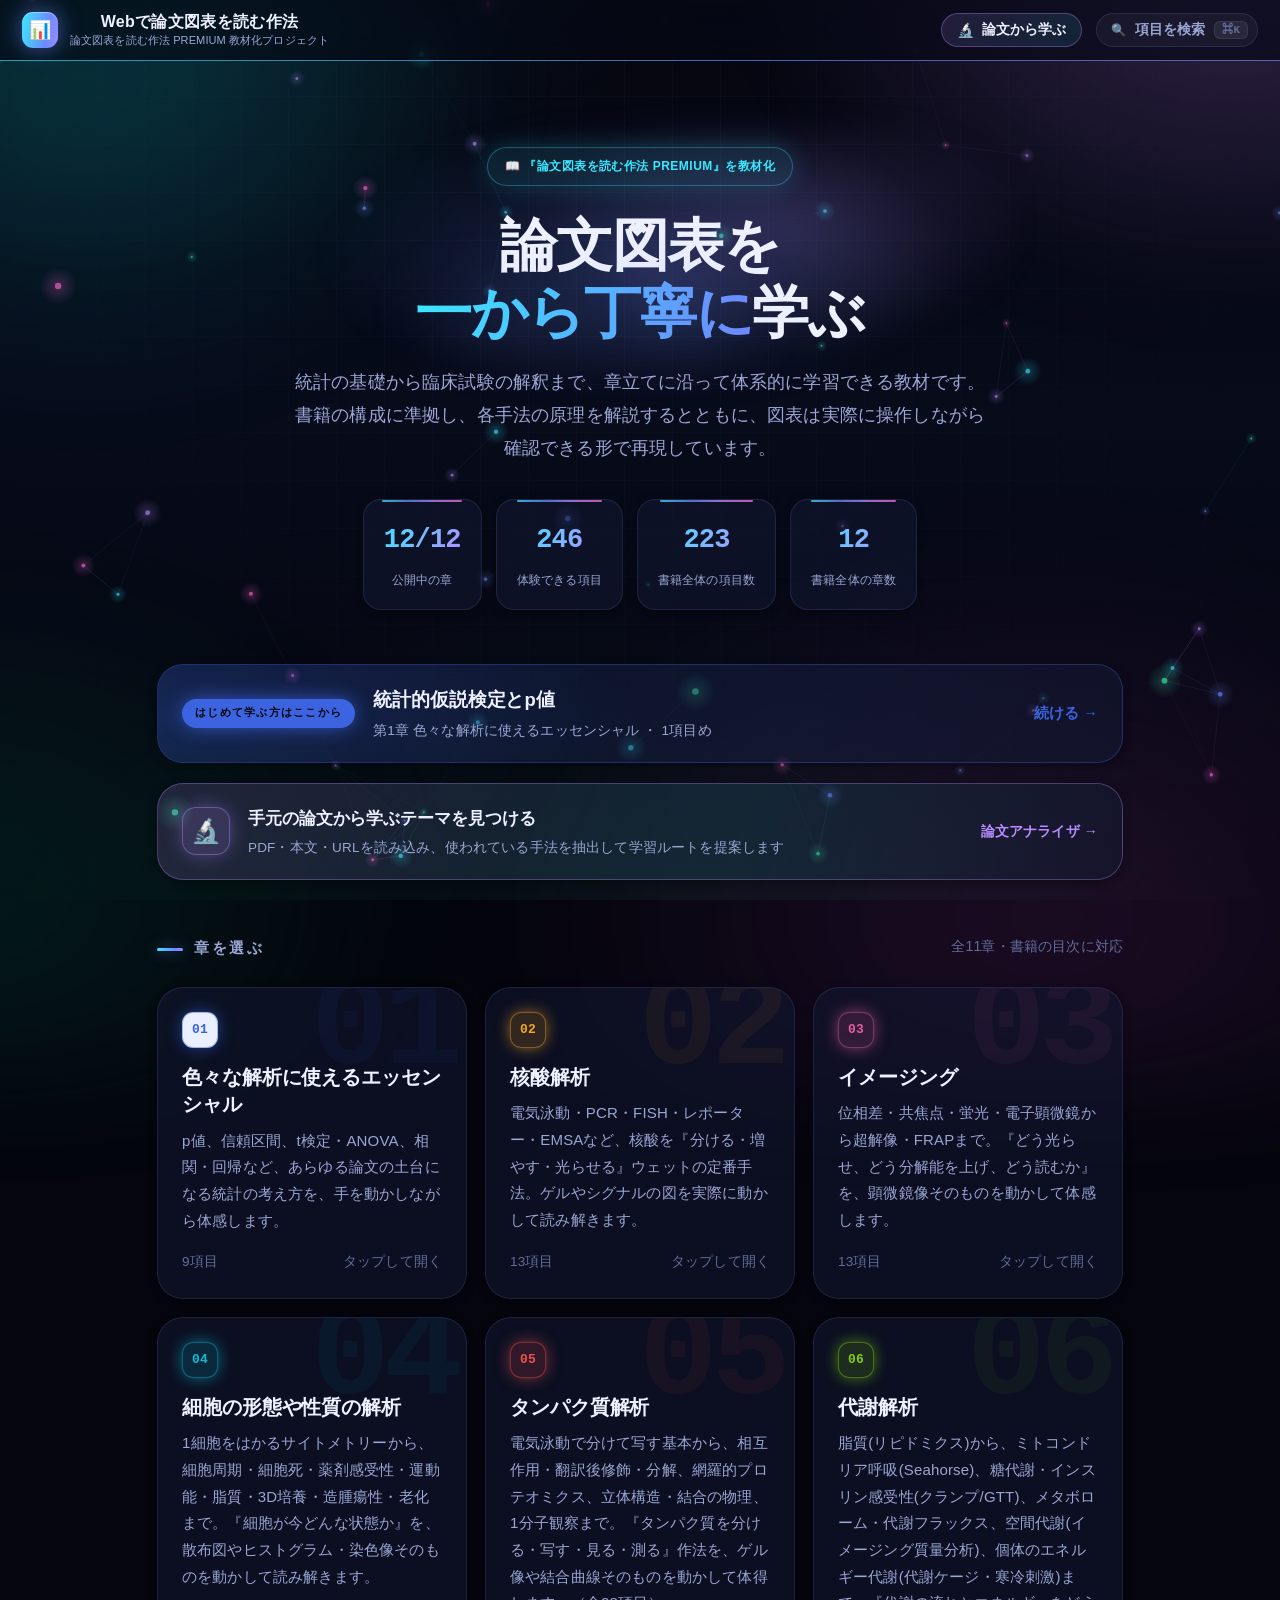
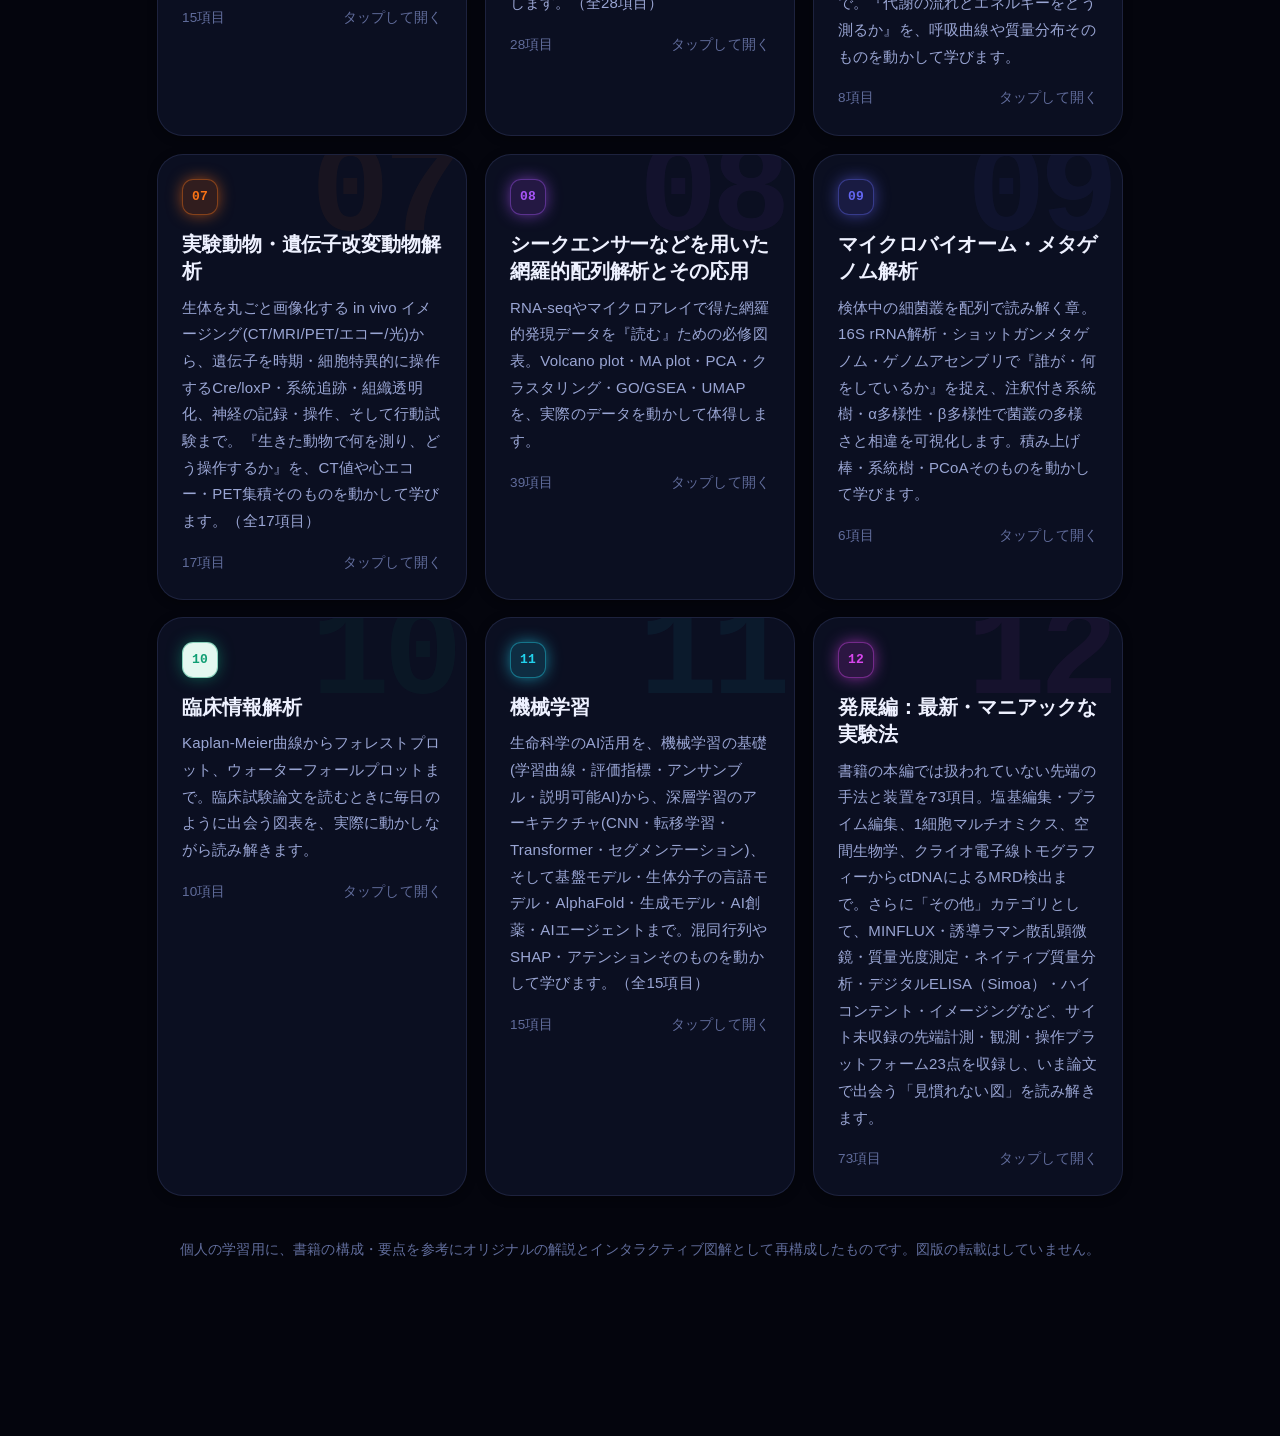
==== gakushu/index.html @ 94617be4 "学習タブを追加し、論文図表の教材を併設 - ホームに「学習」タブを新設（フリーザー管理／手順書一覧の右） - 教材「Webで論文図表を読む作法」を gakushu/ に同梱（全11章・246項目） -" ====
<!doctype html>
<html lang="ja">
<head>
<meta charset="UTF-8" />
<meta name="viewport" content="width=device-width, initial-scale=1, viewport-fit=cover" />
<title>Webで論文図表を読む作法 | 論文図表を読む作法PREMIUMで学ぶ</title>
<meta name="description" content="『論文図表を読む作法PREMIUM』の構成にならい、統計・臨床データ解析の図表を触って学べるインタラクティブ学習サイト" />
<meta name="theme-color" content="#060912" />
<link rel="icon" href="data:image/svg+xml,%3Csvg xmlns='http://www.w3.org/2000/svg' viewBox='0 0 100 100'%3E%3Ctext y='.9em' font-size='90'%3E%F0%9F%93%8A%3C/text%3E%3C/svg%3E" />
<link rel="stylesheet" href="css/style.css" />
</head>
<body>
<div class="fx-aurora" aria-hidden="true"></div>
<canvas id="bg-canvas" aria-hidden="true"></canvas>
<div class="fx-grain" aria-hidden="true"></div>
<div class="app-shell">
  <header class="topbar">
    <button class="brand" onclick="location.hash='#/'">
      <span class="mark">📊</span>
      <span>Webで論文図表を読む作法<small>論文図表を読む作法 PREMIUM 教材化プロジェクト</small></span>
    </button>
    <div class="topbar-spacer"></div>
    <button class="analyze-btn" onclick="window.APP.openAnalyzer()" aria-label="論文から学ぶ">
      <span class="a-ico" aria-hidden="true">🔬</span>
      <span class="a-label">論文から学ぶ</span>
    </button>
    <button class="search-btn" onclick="window.APP.openSearch()" aria-label="項目を検索">
      <span class="s-ico" aria-hidden="true">🔍</span>
      <span class="s-label">項目を検索</span>
      <kbd class="s-kbd">⌘K</kbd>
    </button>
    <div class="progress-chip" id="topbarProgress"></div>
  </header>
  <main><div id="app"></div></main>
</div>

<script src="js/background.js"></script>
<script src="js/charts.js"></script>
<script src="data/index.js"></script>
<script src="data/ch01.js"></script>
<script src="data/ch02.js"></script>
<script src="data/ch03.js"></script>
<script src="data/ch04.js"></script>
<script src="data/ch05.js"></script>
<script src="data/ch06.js"></script>
<script src="data/ch07.js"></script>
<script src="data/ch08.js"></script>
<script src="data/ch09.js"></script>
<script src="data/ch10.js"></script>
<script src="data/ch11.js"></script>
<script src="data/ch12.js"></script>
<script src="data/ch12-p1.js"></script>
<script src="data/ch12-p2.js"></script>
<script src="data/ch12-p3.js"></script>
<script src="data/ch12-p4.js"></script>
<script src="data/ch12-p5.js"></script>
<script src="data/ch12-p6.js"></script>
<script src="data/explore.js"></script>
<script src="data/explore-ch12.js"></script>
<script src="data/explore-ch12b.js"></script>
<script src="data/deep-ch01.js"></script>
<script src="data/deep-ch02.js"></script>
<script src="data/deep-ch03.js"></script>
<script src="data/deep-ch04.js"></script>
<script src="data/deep-ch05.js"></script>
<script src="data/deep-ch05b.js"></script>
<script src="data/deep-ch06.js"></script>
<script src="data/deep-ch07.js"></script>
<script src="data/deep-ch08.js"></script>
<script src="data/deep-ch08b.js"></script>
<script src="data/deep-ch09.js"></script>
<script src="data/deep-ch10.js"></script>
<script src="data/deep-ch11.js"></script>
<script src="data/deep-ch12-1.js"></script>
<script src="data/deep-ch12-2.js"></script>
<script src="data/deep-ch12-3.js"></script>
<script src="data/deep-ch12-4.js"></script>
<script src="data/deep-ch12-5.js"></script>
<script src="data/deep-ch12-6.js"></script>
<script src="data/papers-ch01.js"></script>
<script src="data/papers-ch02.js"></script>
<script src="data/papers-ch03.js"></script>
<script src="data/papers-ch04.js"></script>
<script src="data/papers-ch05.js"></script>
<script src="data/papers-ch06.js"></script>
<script src="data/papers-ch07.js"></script>
<script src="data/papers-ch08a.js"></script>
<script src="data/papers-ch08b.js"></script>
<script src="data/papers-ch09.js"></script>
<script src="data/papers-ch10.js"></script>
<script src="data/papers-ch11.js"></script>
<script src="data/papers-ch12.js"></script>
<script src="data/papers-ch12c.js"></script>
<script src="data/protocols-ch01.js"></script>
<script src="data/protocols-ch02.js"></script>
<script src="data/protocols-ch03.js"></script>
<script src="data/protocols-ch04.js"></script>
<script src="data/protocols-ch05.js"></script>
<script src="data/protocols-ch06.js"></script>
<script src="data/protocols-ch07.js"></script>
<script src="data/protocols-ch08a.js"></script>
<script src="data/protocols-ch08b.js"></script>
<script src="data/protocols-ch09.js"></script>
<script src="data/protocols-ch10.js"></script>
<script src="data/protocols-ch11.js"></script>
<script src="data/protocols-ch12a.js"></script>
<script src="data/protocols-ch12b.js"></script>
<script src="data/protocols-ch12c.js"></script>
<script src="data/creed-ch01.js"></script>
<script src="data/creed-ch02.js"></script>
<script src="data/creed-ch03.js"></script>
<script src="data/creed-ch04.js"></script>
<script src="data/creed-ch05.js"></script>
<script src="data/creed-ch06.js"></script>
<script src="data/creed-ch07.js"></script>
<script src="data/creed-ch08a.js"></script>
<script src="data/creed-ch08b.js"></script>
<script src="data/creed-ch09.js"></script>
<script src="data/creed-ch10.js"></script>
<script src="data/creed-ch11.js"></script>
<script src="data/creed-ch12a.js"></script>
<script src="data/creed-ch12b.js"></script>
<script src="data/creed-ch12c.js"></script>
<script src="data/methods-syn-a.js"></script>
<script src="data/methods-syn-b.js"></script>
<script src="data/methods-syn-c.js"></script>
<script src="data/methods-syn-d.js"></script>
<script src="data/methods-syn-e.js"></script>
<script src="data/methods-syn-f.js"></script>
<script src="js/widgets-core.js"></script>
<script src="js/widgets-ch01.js"></script>
<script src="js/widgets-ch02.js"></script>
<script src="js/widgets-ch03.js"></script>
<script src="js/widgets-ch04.js"></script>
<script src="js/widgets-ch05.js"></script>
<script src="js/widgets-ch06.js"></script>
<script src="js/widgets-ch07.js"></script>
<script src="js/widgets-ch08.js"></script>
<script src="js/widgets-ch09.js"></script>
<script src="js/widgets-ch10.js"></script>
<script src="js/widgets-ch11.js"></script>
<script src="js/widgets-ch12-1.js"></script>
<script src="js/widgets-ch12-2.js"></script>
<script src="js/widgets-ch12-3.js"></script>
<script src="js/widgets-ch12-4.js"></script>
<script src="js/widgets-ch12-5.js"></script>
<script src="js/widgets-ch12-6.js"></script>
<script src="js/widgets-ch12-7.js"></script>
<script src="js/app.js"></script>
</body>
</html>
---- gakushu/css/style.css ----
/* ==========================================================================
   図表作法ドージョー — "NEON AURORA / EDITORIAL" design system
   Deep-space glassmorphism, drifting aurora mesh, film grain, luminous accents.
   HARD RULE: charts live on the bright white .widget-stage — never darken it.
   ========================================================================== */

@property --angle { syntax: "<angle>"; initial-value: 0deg; inherits: false; }

:root {
  /* --- base ------------------------------------------------------------- */
  --bg: #04050d;
  --bg-2: #080b1a;
  --text: #eef1ff;
  --text-muted: #9aa6d4;
  --text-faint: #616d9c;

  --surface: rgba(19, 25, 51, 0.55);
  --surface-2: rgba(28, 37, 74, 0.62);
  --surface-solid: #10152b;
  --border: rgba(150, 172, 255, 0.13);
  --border-strong: rgba(168, 188, 255, 0.34);

  /* --- neon aurora spectrum -------------------------------------------- */
  --cyan: #3ae7ff;
  --blue: #6a8bff;
  --violet: #b98bff;
  --magenta: #ff6ad9;
  --emerald: #38f2b0;
  --amber: #ffcf6b;
  --spectrum: linear-gradient(100deg, #3ae7ff 0%, #6a8bff 34%, #b98bff 62%, #ff6ad9 100%);
  --spectrum-2: linear-gradient(120deg, #3ae7ff, #b98bff);
  --spectrum-3: linear-gradient(130deg, #6a8bff, #ff6ad9);

  /* chapter accent hooks (referenced by app.js inline styles) */
  --ch1: #6a8bff;  --ch1-soft: rgba(106, 139, 255, 0.16);
  --ch10: #38f2b0; --ch10-soft: rgba(56, 242, 176, 0.16);
  --locked: #7f8bb8; --locked-soft: rgba(127, 139, 184, 0.14);

  --accent: #ffcf6b; --accent-soft: rgba(255, 207, 107, 0.11);
  --danger: #ff6b8a; --danger-soft: rgba(255, 107, 138, 0.12);
  --success: #38f2b0; --success-soft: rgba(56, 242, 176, 0.13);

  /* bright data panel where charts live — DO NOT DARKEN */
  --stage: #f7faff;

  --radius-s: 12px;
  --radius-m: 18px;
  --radius-l: 26px;
  --shadow-s: 0 2px 10px rgba(0, 0, 0, 0.4);
  --shadow-m: 0 20px 50px rgba(0, 0, 0, 0.55), 0 3px 10px rgba(0, 0, 0, 0.4);
  --shadow-l: 0 34px 90px rgba(0, 0, 0, 0.66);
  --font-jp: "Hiragino Sans", "Hiragino Kaku Gothic ProN", "Yu Gothic", "Noto Sans JP",
    -apple-system, BlinkMacSystemFont, "Segoe UI", sans-serif;
  --font-mono: ui-monospace, SFMono-Regular, "SF Mono", Menlo, Consolas, monospace;
}

* { box-sizing: border-box; }
html, body { height: 100%; }
html { scroll-behavior: smooth; }
body {
  margin: 0;
  font-family: var(--font-jp);
  background: var(--bg);
  color: var(--text);
  line-height: 1.78;
  -webkit-font-smoothing: antialiased;
  letter-spacing: 0.01em;
  overflow-x: hidden;
}

/* base radial glow + vertical gradient (static) */
body::before {
  content: "";
  position: fixed; inset: 0; z-index: -4; pointer-events: none;
  background:
    radial-gradient(1000px 640px at 8% -12%, rgba(58, 231, 255, 0.10), transparent 60%),
    radial-gradient(900px 560px at 98% -8%, rgba(185, 139, 255, 0.11), transparent 60%),
    radial-gradient(1100px 760px at 50% 118%, rgba(56, 242, 176, 0.07), transparent 62%),
    linear-gradient(180deg, #05060f 0%, #070b1a 46%, #04050c 100%);
}
/* faint blueprint grid, fading toward edges */
body::after {
  content: "";
  position: fixed; inset: 0; z-index: -1; pointer-events: none;
  background-image:
    linear-gradient(rgba(120, 150, 235, 0.045) 1px, transparent 1px),
    linear-gradient(90deg, rgba(120, 150, 235, 0.045) 1px, transparent 1px);
  background-size: 48px 48px;
  -webkit-mask: radial-gradient(circle at 50% 24%, #000 0%, rgba(0,0,0,0.4) 52%, transparent 80%);
  mask: radial-gradient(circle at 50% 24%, #000 0%, rgba(0,0,0,0.4) 52%, transparent 80%);
}
#bg-canvas { position: fixed; inset: 0; z-index: -2; pointer-events: none; }

/* drifting aurora mesh */
.fx-aurora {
  position: fixed; inset: -22%; z-index: -3; pointer-events: none;
  filter: blur(64px) saturate(150%);
  opacity: 0.62;
  background:
    radial-gradient(38% 40% at 20% 22%, rgba(58, 231, 255, 0.24), transparent 62%),
    radial-gradient(42% 44% at 82% 12%, rgba(185, 139, 255, 0.26), transparent 62%),
    radial-gradient(48% 48% at 72% 86%, rgba(255, 106, 217, 0.17), transparent 64%),
    radial-gradient(40% 42% at 14% 84%, rgba(56, 242, 176, 0.15), transparent 62%);
  animation: auroraDrift 26s ease-in-out infinite alternate;
}
@keyframes auroraDrift {
  0%   { transform: translate3d(-2%, -1%, 0) scale(1.05) rotate(0deg); }
  100% { transform: translate3d(3%, 2%, 0) scale(1.16) rotate(9deg); }
}
/* fine film grain over everything (imperceptible on white charts) */
.fx-grain {
  position: fixed; inset: 0; z-index: 70; pointer-events: none;
  opacity: 0.04; mix-blend-mode: soft-light;
  background-image: url("data:image/svg+xml,%3Csvg xmlns='http://www.w3.org/2000/svg' width='140' height='140'%3E%3Cfilter id='n'%3E%3CfeTurbulence type='fractalNoise' baseFrequency='0.85' numOctaves='2' stitchTiles='stitch'/%3E%3C/filter%3E%3Crect width='100%25' height='100%25' filter='url(%23n)'/%3E%3C/svg%3E");
}

h1, h2, h3, h4 { line-height: 1.4; margin: 0 0 .5em; font-weight: 800; letter-spacing: 0.004em; }
p { margin: 0 0 1em; }
a { color: inherit; }
button { font-family: inherit; }
svg text { font-family: var(--font-jp); }
::selection { background: rgba(58, 231, 255, 0.3); color: #fff; }

.app-shell { min-height: 100%; display: flex; flex-direction: column; position: relative; z-index: 1; }

/* ---------------- top bar ---------------- */
.topbar {
  position: sticky; top: 0; z-index: 40;
  display: flex; align-items: center; gap: 14px;
  padding: 12px 22px;
  background: rgba(6, 9, 20, 0.68);
  backdrop-filter: blur(18px) saturate(150%);
  -webkit-backdrop-filter: blur(18px) saturate(150%);
  border-bottom: 1px solid var(--border);
}
.topbar::after {
  content: ""; position: absolute; left: 0; right: 0; bottom: -1px; height: 1px;
  background: var(--spectrum); opacity: .6;
  background-size: 220% 100%; animation: spectrumShift 9s ease-in-out infinite;
}
.topbar .brand {
  display: flex; align-items: center; gap: 12px;
  font-weight: 800; font-size: 16px; letter-spacing: 0.02em;
  text-decoration: none; color: var(--text); cursor: pointer;
  border: none; background: none; padding: 0;
}
.brand .mark {
  position: relative; width: 36px; height: 36px; border-radius: 11px; display: grid; place-items: center;
  background: var(--spectrum); background-size: 200% 200%;
  color: #fff; font-size: 18px; overflow: hidden;
  box-shadow: 0 0 22px rgba(106, 139, 255, 0.55), inset 0 1px 0 rgba(255,255,255,0.4);
  animation: spectrumShift 8s ease-in-out infinite;
}
.brand .mark::after {
  content: ""; position: absolute; inset: 0;
  background: linear-gradient(115deg, transparent 40%, rgba(255,255,255,0.55) 50%, transparent 60%);
  transform: translateX(-120%); animation: sheen 4.5s ease-in-out 1.5s infinite;
}
.brand small { display: block; font-weight: 500; font-size: 11px; color: var(--text-muted); letter-spacing: 0.01em; }
.topbar-spacer { flex: 1; }
.topbar .progress-chip {
  display: flex; align-items: center; gap: 8px;
  font-size: 14px; font-weight: 600;
  background: rgba(58, 231, 255, 0.07); border: 1px solid rgba(58, 231, 255, 0.24);
  padding: 7px 15px; border-radius: 999px;
  color: var(--cyan);
  box-shadow: 0 0 22px rgba(58, 231, 255, 0.12), inset 0 0 12px rgba(58,231,255,0.05);
}
.progress-chip .ro-label { color: var(--text-muted); }
.progress-chip .ring { width: 18px; height: 18px; flex-shrink: 0; }

/* ---------------- layout ---------------- */
main { flex: 1; width: 100%; }
.wrap { max-width: 1010px; margin: 0 auto; padding: 40px 22px 120px; }
.wrap.wide { max-width: 1180px; }

.crumbs { display: flex; align-items: center; gap: 6px; font-size: 14.5px; color: var(--text-muted); margin-bottom: 20px; flex-wrap: wrap; }
.crumbs a, .crumbs .crumb-btn { color: var(--text-muted); text-decoration: none; border: none; background: none; font: inherit; cursor: pointer; padding: 0; transition: color .15s ease; }
.crumbs a:hover, .crumbs .crumb-btn:hover { color: var(--cyan); }
.crumbs .sep { color: var(--text-faint); }
.crumbs .current { color: var(--text); font-weight: 700; }

/* ---------------- hero ---------------- */
.hero { text-align: center; padding: 46px 10px 14px; position: relative; }
.hero::before {
  content: ""; position: absolute; left: 50%; top: 4%; width: min(760px, 92%); height: 340px;
  transform: translateX(-50%); z-index: -1; pointer-events: none;
  background: radial-gradient(60% 60% at 50% 40%, rgba(106,139,255,0.22), transparent 70%),
             radial-gradient(46% 50% at 70% 30%, rgba(185,139,255,0.18), transparent 72%);
  filter: blur(14px);
}
.hero .kicker {
  display: inline-flex; align-items: center; gap: 7px;
  font-size: 12px; font-weight: 700; color: var(--cyan);
  background: rgba(58, 231, 255, 0.09); border: 1px solid rgba(58, 231, 255, 0.3);
  padding: 8px 17px; border-radius: 999px; margin-bottom: 26px; letter-spacing: 0.04em;
  box-shadow: 0 0 26px rgba(58, 231, 255, 0.18);
  animation: floatIn .7s cubic-bezier(.2,.8,.2,1) both;
}
.hero h1 {
  font-size: clamp(29px, 5.4vw, 57px); line-height: 1.17; margin-bottom: 20px;
  letter-spacing: -0.022em; font-weight: 900;
  text-wrap: balance;
  animation: floatIn .7s cubic-bezier(.2,.8,.2,1) .06s both;
}
.hero h1 .accent {
  background: linear-gradient(100deg, #3ae7ff, #6a8bff 40%, #b98bff 72%, #ff6ad9 100%);
  background-size: 240% 240%;
  -webkit-background-clip: text; background-clip: text; color: transparent;
  animation: spectrumShift 7s ease-in-out infinite;
  filter: drop-shadow(0 0 34px rgba(106, 139, 255, 0.4));
}
.hero p.lead {
  max-width: 700px; margin: 0 auto 8px; color: var(--text-muted); font-size: 17.5px; line-height: 1.9;
  animation: floatIn .7s cubic-bezier(.2,.8,.2,1) .12s both;
}
.hero-stats { display: flex; gap: 14px; justify-content: center; margin: 34px 0 6px; flex-wrap: wrap; }
.hero-stats .stat {
  position: relative; text-align: center; min-width: 118px;
  background: var(--surface); border: 1px solid var(--border); border-radius: var(--radius-m);
  padding: 16px 20px; backdrop-filter: blur(10px); -webkit-backdrop-filter: blur(10px);
  box-shadow: var(--shadow-s); overflow: hidden;
  animation: floatIn .7s cubic-bezier(.2,.8,.2,1) both;
  transition: transform .22s ease, border-color .22s ease, box-shadow .22s ease;
}
.hero-stats .stat::before {
  content: ""; position: absolute; left: 16%; right: 16%; top: 0; height: 2px; border-radius: 2px;
  background: var(--spectrum); opacity: .75;
}
.hero-stats .stat:nth-child(1) { animation-delay: .16s; }
.hero-stats .stat:nth-child(2) { animation-delay: .22s; }
.hero-stats .stat:nth-child(3) { animation-delay: .28s; }
.hero-stats .stat:nth-child(4) { animation-delay: .34s; }
.hero-stats .stat:hover { transform: translateY(-4px); border-color: var(--border-strong); box-shadow: var(--shadow-m); }
.hero-stats .stat b {
  display: block; font-size: 27px; font-weight: 800; font-family: var(--font-mono); letter-spacing: -0.03em;
  background: var(--spectrum-2); -webkit-background-clip: text; background-clip: text; color: transparent;
}
.hero-stats .stat span { font-size: 11.5px; color: var(--text-muted); }

/* ---------------- section headers ---------------- */
.section-title { display: flex; align-items: baseline; justify-content: space-between; margin: 54px 0 20px; gap: 12px; }
.section-title h2 {
  font-size: 14.5px; text-transform: uppercase; letter-spacing: 0.18em; color: var(--text-muted);
  font-family: var(--font-mono); display: flex; align-items: center; gap: 11px;
}
.section-title h2::before {
  content: ""; width: 26px; height: 3px; border-radius: 3px; background: var(--spectrum);
  background-size: 200% 100%; animation: spectrumShift 6s ease-in-out infinite;
  box-shadow: 0 0 14px rgba(106,139,255,0.6);
}
.section-title .hint { font-size: 14px; color: var(--text-faint); }

/* ---------------- chapter grid/cards ---------------- */
.chapter-grid { display: grid; grid-template-columns: repeat(auto-fill, minmax(280px, 1fr)); gap: 18px; }
.chapter-card {
  position: relative; display: block; text-align: left; text-decoration: none; color: inherit;
  background: var(--surface); border: 1px solid var(--border); border-radius: var(--radius-l);
  padding: 24px; cursor: pointer; box-shadow: var(--shadow-s);
  backdrop-filter: blur(12px); -webkit-backdrop-filter: blur(12px);
  transition: transform .24s cubic-bezier(.2,.8,.2,1), box-shadow .24s ease, border-color .24s ease;
  overflow: hidden;
  animation: cardIn .6s cubic-bezier(.2,.8,.2,1) both;
}
/* rotating accent border (masked ring) — appears on hover */
.chapter-card::before {
  content: ""; position: absolute; inset: 0; border-radius: inherit; padding: 1.4px;
  background: conic-gradient(from var(--angle),
    transparent 0%, var(--accent-color, var(--cyan)) 14%, transparent 32%,
    transparent 64%, var(--accent-color, var(--cyan)) 82%, transparent 100%);
  -webkit-mask: linear-gradient(#000 0 0) content-box, linear-gradient(#000 0 0);
  -webkit-mask-composite: xor; mask-composite: exclude;
  opacity: 0; transition: opacity .35s ease; pointer-events: none;
}
/* giant ghost chapter number */
.chapter-card::after {
  content: attr(data-no); position: absolute; right: 10px; top: -26px;
  font: 800 132px/1 var(--font-mono); letter-spacing: -0.05em;
  color: var(--accent-color, var(--locked)); opacity: 0.055; pointer-events: none;
}
.chapter-card:not(.locked):hover {
  transform: translateY(-6px) scale(1.014);
  box-shadow: 0 32px 60px -22px color-mix(in srgb, var(--accent-color, var(--cyan)) 55%, transparent), var(--shadow-m);
  border-color: transparent;
}
.chapter-card:not(.locked):hover::before { opacity: 1; animation: spinBorder 3.4s linear infinite; }
.chapter-card:not(.locked):hover::after { opacity: 0.11; }
.chapter-card.locked { cursor: pointer; color: var(--text-faint); }
.chapter-card .ch-no {
  position: relative; display: inline-flex; align-items: center; justify-content: center;
  width: 36px; height: 36px; border-radius: 11px; font-weight: 800; font-size: 13px;
  font-family: var(--font-mono);
  background: var(--accent-soft-color, var(--locked-soft)); color: var(--accent-color, var(--locked));
  border: 1px solid color-mix(in srgb, var(--accent-color, var(--locked)) 42%, transparent);
  box-shadow: 0 0 18px -4px var(--accent-color, transparent);
  margin-bottom: 16px;
}
.chapter-card h3 { position: relative; font-size: 19.5px; margin-bottom: 9px; letter-spacing: -0.005em; }
.chapter-card p { position: relative; font-size: 15px; color: var(--text-muted); margin-bottom: 16px; min-height: 40px; line-height: 1.78; }
.chapter-card.locked p { color: var(--text-faint); }
.chapter-card .meta-row { position: relative; display: flex; align-items: center; justify-content: space-between; font-size: 13.5px; color: var(--text-faint); }
.chapter-card .soon-badge {
  font-size: 10.5px; font-weight: 700; padding: 3px 11px; border-radius: 999px;
  background: var(--locked-soft); color: var(--locked); border: 1px solid rgba(127,139,184,0.32);
  letter-spacing: 0.04em;
}
.chapter-card .mini-progress { position: relative; height: 5px; border-radius: 3px; background: rgba(255,255,255,0.06); overflow: hidden; margin-top: 13px; }
.chapter-card .mini-progress > i {
  display: block; height: 100%; border-radius: 3px;
  background: linear-gradient(90deg, color-mix(in srgb, var(--accent-color, var(--cyan)) 55%, #fff 0%), var(--accent-color, var(--cyan)));
  box-shadow: 0 0 12px var(--accent-color, var(--cyan));
}

/* ---------------- chapter detail ---------------- */
.chapter-header {
  border-radius: var(--radius-l); padding: 34px 34px; margin-bottom: 30px; color: #fff;
  position: relative; overflow: hidden;
  box-shadow: var(--shadow-m);
}
.chapter-header::before {
  content: ""; position: absolute; inset: 0; opacity: .5;
  background-image:
    linear-gradient(rgba(255,255,255,0.13) 1px, transparent 1px),
    linear-gradient(90deg, rgba(255,255,255,0.13) 1px, transparent 1px);
  background-size: 32px 32px;
  -webkit-mask: radial-gradient(circle at 88% 12%, #000, transparent 62%);
  mask: radial-gradient(circle at 88% 12%, #000, transparent 62%);
}
.chapter-header::after {
  content: ""; position: absolute; right: -60px; top: -60px; width: 260px; height: 260px; border-radius: 50%;
  background: radial-gradient(circle, rgba(255,255,255,0.28), transparent 68%); pointer-events: none;
}
.chapter-header > * { position: relative; }
/* giant ghost number, matching the chapter cards */
.chapter-header .ch-ghost {
  position: absolute; right: 16px; bottom: -42px; z-index: 0;
  font: 800 168px/1 var(--font-mono); letter-spacing: -0.06em;
  color: #fff; opacity: 0.13; pointer-events: none;
  text-shadow: 0 6px 40px rgba(0,0,0,0.25);
}
.chapter-header .ch-tag { font-size: 13px; opacity: .92; font-weight: 700; letter-spacing: .14em; text-transform: uppercase; font-family: var(--font-mono); }
.chapter-header h1 { font-size: 34px; margin: 8px 0 12px; color: #fff; letter-spacing: -0.01em; text-shadow: 0 2px 20px rgba(0,0,0,0.25); }
.chapter-header p { color: rgba(255,255,255,0.94); max-width: 700px; font-size: 16.5px; line-height: 1.86; margin-bottom: 16px; }
.chapter-header .editor { font-size: 14px; color: rgba(255,255,255,0.8); }
.chapter-header .progress-track { height: 8px; border-radius: 5px; background: rgba(255,255,255,0.28); max-width: 340px; overflow: hidden; }
.chapter-header .progress-track > i { display: block; height: 100%; background: #fff; border-radius: 5px; box-shadow: 0 0 14px rgba(255,255,255,0.8); }

.group-title {
  display: flex; align-items: center; gap: 12px; margin: 32px 2px 13px;
  font-family: var(--font-mono); font-size: 13px; letter-spacing: 0.16em; text-transform: uppercase; color: var(--text-muted);
}
.group-title::before { content: ""; width: 18px; height: 3px; border-radius: 2px; background: var(--spectrum); flex-shrink: 0; box-shadow: 0 0 12px rgba(106,139,255,0.55); }
.group-title span { flex-shrink: 0; }
.group-title::after { content: ""; flex: 1; height: 1px; background: linear-gradient(90deg, var(--border), transparent); }

.topic-list { display: flex; flex-direction: column; gap: 10px; }
.topic-row.is-planned { cursor: default; opacity: 0.62; }
.topic-row.is-planned:hover { transform: none; border-color: var(--border); box-shadow: none; background: var(--surface); }
.topic-row.is-planned .t-title { color: var(--text-muted); font-weight: 600; }
.topic-row {
  position: relative; display: flex; align-items: center; gap: 14px;
  background: var(--surface); border: 1px solid var(--border); border-radius: var(--radius-m);
  padding: 15px 18px; cursor: pointer; text-decoration: none; color: inherit;
  backdrop-filter: blur(9px); -webkit-backdrop-filter: blur(9px);
  transition: border-color .16s ease, transform .16s ease, box-shadow .16s ease, background .16s ease;
  overflow: hidden;
}
.topic-row::before {
  content: ""; position: absolute; left: 0; top: 0; bottom: 0; width: 3px;
  background: var(--chip-color, var(--locked)); opacity: 0; transition: opacity .16s ease;
  box-shadow: 0 0 14px var(--chip-color, transparent);
}
.topic-row:hover { border-color: var(--border-strong); box-shadow: var(--shadow-s); transform: translateX(4px); background: var(--surface-2); }
.topic-row:hover::before { opacity: 1; }
.topic-row .t-no {
  flex-shrink: 0; width: 38px; height: 38px; border-radius: 11px; display: grid; place-items: center;
  font-weight: 800; font-size: 13px; font-family: var(--font-mono);
  background: var(--chip-soft, var(--locked-soft)); color: var(--chip-color, var(--locked));
  border: 1px solid color-mix(in srgb, var(--chip-color, var(--locked)) 36%, transparent);
}
.topic-row .t-body { flex: 1; min-width: 0; display: flex; flex-direction: column; gap: 2px; }
.topic-row .t-title { font-weight: 700; font-size: 16.5px; }
.topic-row .t-sub { font-size: 13.5px; color: var(--text-muted); font-family: var(--font-mono); }
.topic-row .t-done {
  flex-shrink: 0; width: 26px; height: 26px; border-radius: 999px; display: grid; place-items: center;
  border: 1.5px solid var(--border-strong); color: transparent; font-size: 13px;
}
.topic-row .t-done.on { background: var(--success); border-color: var(--success); color: #04140d; box-shadow: 0 0 16px rgba(56,242,176,0.55); }
.topic-row .t-arrow { color: var(--text-faint); font-size: 16px; transition: transform .16s ease, color .16s ease; }
.topic-row:hover .t-arrow { color: var(--cyan); transform: translateX(4px); }

/* ---------------- topic detail ---------------- */
.topic-hero { margin-bottom: 30px; }
.topic-hero .t-kicker { display: flex; align-items: center; gap: 10px; margin-bottom: 13px; flex-wrap: wrap; }
.topic-hero .t-badge { font-size: 13px; font-weight: 800; padding: 5px 13px; border-radius: 999px; font-family: var(--font-mono); }
.topic-hero .t-aka { font-size: 14px; color: var(--text-muted); }
.topic-hero h1 { font-size: clamp(27px, 4.3vw, 36px); margin-bottom: 9px; letter-spacing: -0.015em; }
.topic-hero .t-en { font-family: var(--font-mono); color: var(--cyan); font-size: 15px; opacity: .85; }
.topic-hero .t-one-liner {
  position: relative; margin-top: 18px; font-size: 17.5px; color: var(--text); line-height: 1.84;
  background: linear-gradient(120deg, rgba(58,231,255,0.06), rgba(185,139,255,0.06));
  border: 1px solid var(--border); border-left: 3px solid var(--cyan);
  border-radius: var(--radius-m); padding: 16px 20px;
  box-shadow: inset 0 0 40px rgba(58,231,255,0.04);
}

/* トピック冒頭の代表画像。生成画像は 1400x788 の暗色イラストで、
   ダークUIに馴染むよう縁を淡く落として章カラーのグローで縁取る。 */
.topic-img {
  margin: 0 0 26px; border-radius: var(--radius-m); overflow: hidden;
  border: 1px solid var(--border);
  box-shadow: var(--shadow-s), 0 0 0 1px rgba(255,255,255,0.02) inset;
  position: relative; line-height: 0;
  background: linear-gradient(180deg, rgba(255,255,255,0.03), rgba(255,255,255,0));
}
.topic-img::after {
  content: ""; position: absolute; inset: 0; pointer-events: none;
  border-radius: inherit;
  box-shadow: inset 0 0 60px -18px var(--accent-color, var(--cyan));
  opacity: .55;
}
.topic-img img {
  display: block; width: 100%; height: auto; aspect-ratio: 1400 / 788;
  object-fit: cover;
}
@media (max-width: 640px) { .topic-img { margin-bottom: 20px; border-radius: var(--radius-s); } }

.card {
  background: var(--surface); border: 1px solid var(--border); border-radius: var(--radius-m);
  padding: 25px 27px; margin-bottom: 18px; box-shadow: var(--shadow-s);
  backdrop-filter: blur(11px); -webkit-backdrop-filter: blur(11px);
}
.card h2 { font-size: 19px; display: flex; align-items: center; gap: 9px; margin-bottom: 16px; }
.card h2 .ico { font-size: 19px; }
.card p { font-size: 16.5px; line-height: 1.92; }
.card ul, .card ol { margin: 0 0 1em; padding-left: 1.3em; }
.card li { margin-bottom: 10px; font-size: 16.5px; line-height: 1.88; }
.card li::marker { color: var(--cyan); }
.card li:last-child { margin-bottom: 0; }
.card .callout {
  border-radius: var(--radius-s); padding: 14px 16px; font-size: 15.5px; line-height: 1.82; margin-top: 12px;
  background: var(--accent-soft); border: 1px solid rgba(255,207,107,0.32); color: #f6d38f;
}
.card .callout.danger { background: var(--danger-soft); border-color: rgba(255,107,138,0.34); color: #ffa9ba; }
.card .callout.tip { background: var(--ch10-soft); border-color: rgba(56,242,176,0.34); color: #86f5cf; }

.card.caution { background: rgba(255, 107, 138, 0.06); border-color: rgba(255,107,138,0.26); }
.card.caution h2 { color: #ffa9ba; }
.card.caution li::marker { color: var(--danger); }

/* ---------------- widget box (lab module) ---------------- */
.widget-box {
  background: linear-gradient(180deg, rgba(28,37,74,0.5), rgba(15,20,42,0.5));
  border: 1px solid var(--border-strong); border-radius: var(--radius-l);
  padding: 24px; margin-bottom: 18px; position: relative; overflow: hidden;
  box-shadow: var(--shadow-m);
}
.widget-box::before {
  content: ""; position: absolute; left: 0; right: 0; top: 0; height: 2px;
  background: var(--spectrum); background-size: 220% 100%; opacity: .95;
  animation: spectrumShift 7s ease-in-out infinite;
}
.widget-box .w-head { display: flex; align-items: center; justify-content: space-between; gap: 10px; margin-bottom: 16px; flex-wrap: wrap; }
.widget-box .w-head h2 { margin: 0; font-size: 18px; display: flex; align-items: center; gap: 8px; }
.widget-box .w-controls { display: flex; gap: 10px; flex-wrap: wrap; align-items: center; }
/* bright data panel — charts render here. keep it luminous & white. */
.widget-stage {
  background: var(--stage); border-radius: var(--radius-s);
  border: 1px solid rgba(255,255,255,0.16); padding: 14px;
  box-shadow: 0 0 0 1px rgba(106,139,255,0.2), 0 16px 46px rgba(0,0,0,0.55), inset 0 1px 0 #fff;
}
.widget-readout { display: flex; gap: 12px; flex-wrap: wrap; margin-top: 15px; }
.widget-readout .ro {
  background: rgba(255,255,255,0.03); border: 1px solid var(--border); border-radius: var(--radius-s);
  padding: 10px 16px; font-size: 13.5px; color: var(--text-muted); min-width: 100px;
}
.widget-readout .ro b {
  display: block; font-size: 21px; font-family: var(--font-mono); margin-top: 2px; letter-spacing: -0.01em;
  background: var(--spectrum-2); -webkit-background-clip: text; background-clip: text; color: transparent;
}
.widget-note { font-size: 14.5px; color: var(--text-muted); margin-top: 13px; line-height: 1.8; }
.widget-note code { background: rgba(106,139,255,0.18); padding: 1px 6px; border-radius: 4px; font-size: 13px; color: #d3ddff; }

/* ---- guided "try it" flow: ①操作 ②観察 ③やってみよう ---- */
.widget-box .w-head .w-tag {
  font-family: var(--font-mono); font-size: 11px; font-weight: 800; letter-spacing: 0.16em;
  padding: 5px 12px; border-radius: 999px; color: #050810;
  background: var(--spectrum-2); box-shadow: 0 0 18px rgba(106,139,255,0.35);
}
.try-step {
  display: inline-flex; align-items: center; gap: 6px; margin-bottom: 11px;
  font-family: var(--font-mono); font-size: 12.5px; font-weight: 800; letter-spacing: 0.08em;
  padding: 5px 12px; border-radius: 999px;
  color: var(--chip-color, var(--cyan));
  background: var(--chip-soft, rgba(58,231,255,0.12));
  border: 1px solid color-mix(in srgb, var(--chip-color, var(--cyan)) 38%, transparent);
}
.try-guide {
  margin-bottom: 16px; padding: 15px 17px; border-radius: var(--radius-s);
  background: linear-gradient(120deg, rgba(58,231,255,0.07), rgba(185,139,255,0.05));
  border: 1px solid var(--border); border-left: 3px solid var(--chip-color, var(--cyan));
}
.try-guide p { margin: 0; font-size: 16px; color: var(--text); line-height: 1.86; }
.try-guide .try-step { margin-bottom: 8px; }
.widget-box .widget-mount { margin-bottom: 4px; }
.try-read {
  display: grid; grid-template-columns: 1.15fr 1fr; gap: 14px; margin-top: 18px;
  padding-top: 18px; border-top: 1px dashed var(--border);
}
.try-watch, .try-challenge {
  padding: 15px 17px; border-radius: var(--radius-s);
  background: rgba(255,255,255,0.025); border: 1px solid var(--border);
}
.try-watch ul { margin: 0; padding: 0; list-style: none; display: flex; flex-direction: column; gap: 11px; }
.try-watch li {
  position: relative; padding-left: 25px; font-size: 15.5px; color: var(--text); line-height: 1.8;
}
.try-watch li::before {
  content: "🔎"; position: absolute; left: 0; top: 2px; font-size: 14px;
}
.try-challenge {
  background: linear-gradient(140deg, color-mix(in srgb, var(--chip-color, var(--cyan)) 12%, transparent), rgba(255,255,255,0.02));
  border-color: color-mix(in srgb, var(--chip-color, var(--cyan)) 26%, transparent);
}
.try-challenge p { margin: 0; font-size: 16px; color: var(--text); line-height: 1.84; font-weight: 500; }
@media (max-width: 720px) { .try-read { grid-template-columns: 1fr; } }

/* ---------------- deep dive: 歴史と原理 ---------------- */
.deep-card {
  position: relative; overflow: hidden;
  background: linear-gradient(165deg, rgba(24,20,52,0.62), rgba(12,14,32,0.62));
  border: 1px solid var(--border-strong); border-radius: var(--radius-l);
  padding: 26px 27px; margin-bottom: 18px; box-shadow: var(--shadow-m);
  backdrop-filter: blur(11px); -webkit-backdrop-filter: blur(11px);
}
.deep-card::before {
  content: ""; position: absolute; left: 0; right: 0; top: 0; height: 2px;
  background: var(--spectrum-3); opacity: .9;
}
.deep-card::after {
  content: "HISTORY"; position: absolute; right: -12px; bottom: -18px;
  font-family: var(--font-mono); font-size: 62px; font-weight: 800; letter-spacing: -0.04em;
  color: var(--chip-color, var(--violet)); opacity: 0.05; pointer-events: none; line-height: 1;
}
.deep-head { display: flex; align-items: center; justify-content: space-between; gap: 10px; flex-wrap: wrap; margin-bottom: 18px; }
.deep-head h2 { margin: 0; font-size: 18.5px; display: flex; align-items: center; gap: 9px; }
.deep-era {
  font-family: var(--font-mono); font-size: 12px; font-weight: 800; letter-spacing: 0.12em;
  padding: 5px 13px; border-radius: 999px; color: #050810;
  background: var(--spectrum-3); box-shadow: 0 0 18px rgba(185,139,255,0.32);
}
.deep-origin {
  font-size: 16px; line-height: 1.9; margin: 0 0 22px; color: var(--text);
  padding: 16px 18px; border-radius: var(--radius-s);
  background: linear-gradient(120deg, rgba(185,139,255,0.09), rgba(255,106,217,0.05));
  border: 1px solid var(--border); border-left: 3px solid var(--chip-color, var(--violet));
}
/* --- timeline --- */
.deep-sub {
  display: inline-flex; align-items: center; gap: 6px; margin-bottom: 14px;
  font-family: var(--font-mono); font-size: 12.5px; font-weight: 800; letter-spacing: 0.1em;
  padding: 4px 12px; border-radius: 999px;
  color: var(--chip-color, var(--violet));
  background: var(--chip-soft, rgba(185,139,255,0.13));
  border: 1px solid color-mix(in srgb, var(--chip-color, var(--violet)) 34%, transparent);
}
.deep-timeline { position: relative; margin: 0 0 22px; padding: 0 0 0 4px; list-style: none; }
.deep-timeline::before {
  content: ""; position: absolute; left: 8px; top: 8px; bottom: 8px; width: 2px;
  background: linear-gradient(180deg, var(--chip-color, var(--violet)), transparent);
  opacity: .45; border-radius: 2px;
}
.deep-tl { position: relative; padding: 0 0 15px 30px; }
.deep-tl:last-child { padding-bottom: 0; }
.deep-tl::before {
  content: ""; position: absolute; left: 3px; top: 7px; width: 12px; height: 12px; border-radius: 50%;
  background: var(--chip-color, var(--violet)); box-shadow: 0 0 0 3px rgba(5,8,16,0.9), 0 0 14px var(--chip-color, var(--violet));
}
.deep-tl .yr {
  font-family: var(--font-mono); font-size: 14px; font-weight: 800; letter-spacing: 0.02em;
  color: var(--chip-color, var(--violet)); margin-right: 10px;
}
.deep-tl .who { font-size: 13.5px; color: var(--text-muted); }
.deep-tl p { margin: 4px 0 0; font-size: 15.5px; line-height: 1.84; color: var(--text); }
/* --- principle --- */
.deep-principle { margin-bottom: 22px; }
.deep-principle p { margin: 0 0 13px; font-size: 16.5px; line-height: 1.92; }
.deep-principle p:last-child { margin-bottom: 0; }
.deep-formula {
  margin: 14px 0 0; padding: 16px 18px; border-radius: var(--radius-s);
  background: rgba(5,8,20,0.62); border: 1px solid color-mix(in srgb, var(--chip-color, var(--violet)) 30%, transparent);
  box-shadow: inset 0 0 30px rgba(58,231,255,0.05);
}
.deep-formula .fx {
  font-family: var(--font-mono); font-size: 17px; font-weight: 700; line-height: 1.74;
  color: #dbe6ff; overflow-x: auto; white-space: pre-wrap; word-break: break-word;
}
.deep-formula .lg {
  margin: 10px 0 0; font-size: 14px; line-height: 1.82; color: var(--text-muted);
  padding-top: 10px; border-top: 1px dashed var(--border);
}
/* --- insight --- */
.deep-insight {
  padding: 15px 17px; border-radius: var(--radius-s);
  background: linear-gradient(140deg, rgba(56,242,176,0.10), rgba(255,255,255,0.02));
  border: 1px solid rgba(56,242,176,0.28);
}
.deep-insight p { margin: 0; font-size: 16px; line-height: 1.9; color: #b9f7e0; }
.deep-insight .deep-sub { color: var(--emerald); background: rgba(56,242,176,0.13); border-color: rgba(56,242,176,0.34); }
@media (max-width: 720px) {
  .deep-card { padding: 22px 19px; }
  .deep-card::after { font-size: 46px; }
}

/* ---------------- controls ---------------- */
.field { display: flex; flex-direction: column; gap: 7px; font-size: 14px; color: var(--text-muted); min-width: 170px; }
.field .val { font-family: var(--font-mono); color: var(--cyan); font-weight: 700; }
input[type="range"] { -webkit-appearance: none; appearance: none; width: 100%; height: 5px; border-radius: 3px; background: rgba(150,172,255,0.22); outline: none; }
input[type="range"]::-webkit-slider-thumb {
  -webkit-appearance: none; width: 18px; height: 18px; border-radius: 50%;
  background: radial-gradient(circle at 35% 30%, #eafcff, var(--cyan)); border: 2px solid #070c19;
  box-shadow: 0 0 0 1px var(--cyan), 0 0 16px rgba(58,231,255,0.7); cursor: pointer;
  transition: transform .12s ease;
}
input[type="range"]::-webkit-slider-thumb:hover { transform: scale(1.15); }
input[type="range"]::-moz-range-thumb { width: 18px; height: 18px; border-radius: 50%; background: radial-gradient(circle at 35% 30%, #eafcff, var(--cyan)); border: 2px solid #070c19; box-shadow: 0 0 0 1px var(--cyan), 0 0 16px rgba(58,231,255,0.7); cursor: pointer; }

.btn {
  display: inline-flex; align-items: center; gap: 6px; border: 1px solid var(--border-strong);
  background: rgba(255,255,255,0.04); color: var(--text); font-size: 14px; font-weight: 700;
  padding: 9px 17px; border-radius: 999px; cursor: pointer; transition: all .16s ease;
}
.btn:hover { border-color: var(--cyan); color: var(--cyan); box-shadow: 0 0 18px rgba(58,231,255,0.28); }
.btn.primary { background: var(--spectrum-2); color: #050810; border-color: transparent; box-shadow: 0 0 24px rgba(106,139,255,0.45); }
.btn.primary:hover { filter: brightness(1.08); color: #050810; }
.btn:disabled { opacity: .4; cursor: not-allowed; }

.seg { display: inline-flex; background: rgba(255,255,255,0.05); padding: 3px; border-radius: 999px; gap: 2px; border: 1px solid var(--border); }
.seg button {
  border: none; background: none; padding: 8px 16px; border-radius: 999px; font-size: 14px; font-weight: 700;
  color: var(--text-muted); cursor: pointer; transition: all .15s ease;
}
.seg button:hover { color: var(--text); }
.seg button.active {
  background: linear-gradient(120deg, rgba(58,231,255,0.24), rgba(185,139,255,0.24)); color: #eafcff;
  box-shadow: inset 0 0 0 1px rgba(106,139,255,0.45), 0 0 16px rgba(106,139,255,0.22);
}

/* ---------------- quiz ---------------- */
.quiz-card {
  background: linear-gradient(160deg, rgba(58,231,255,0.05), rgba(185,139,255,0.05)), var(--surface);
  border: 1px solid var(--border); border-radius: var(--radius-m); padding: 25px 27px; margin-bottom: 18px;
  backdrop-filter: blur(11px); -webkit-backdrop-filter: blur(11px);
}
.quiz-card .q-kicker { font-size: 13.5px; font-weight: 800; color: var(--cyan); margin-bottom: 11px; display: flex; align-items: center; gap: 6px; letter-spacing: 0.02em; }
.quiz-card .q-text { font-size: 18px; font-weight: 700; margin-bottom: 18px; line-height: 1.72; }
.quiz-choices { display: flex; flex-direction: column; gap: 10px; }
.quiz-choice {
  text-align: left; padding: 14px 17px; border-radius: var(--radius-s); border: 1.5px solid var(--border);
  background: rgba(255,255,255,0.03); cursor: pointer; font-size: 16px; line-height: 1.74; color: var(--text); font-family: inherit;
  transition: all .15s ease;
}
.quiz-choice:hover { border-color: var(--cyan); background: rgba(58,231,255,0.07); transform: translateX(2px); }
.quiz-choice.correct { border-color: var(--success); background: var(--success-soft); font-weight: 700; box-shadow: 0 0 20px rgba(56,242,176,0.24); }
.quiz-choice.wrong { border-color: var(--danger); background: var(--danger-soft); }
.quiz-choice[disabled] { cursor: default; }
.quiz-explain { margin-top: 15px; padding: 15px 17px; border-radius: var(--radius-s); background: rgba(106,139,255,0.1); border: 1px solid rgba(106,139,255,0.24); font-size: 15.5px; display: none; line-height: 1.88; }
.quiz-explain.show { display: block; animation: floatIn .3s ease both; }
.quiz-progress { display: flex; gap: 5px; margin-bottom: 15px; }
.quiz-progress i { width: 26px; height: 5px; border-radius: 3px; background: rgba(255,255,255,0.08); display: block; transition: background .2s ease; }
.quiz-progress i.done { background: var(--spectrum-2); box-shadow: 0 0 12px rgba(106,139,255,0.55); }

/* ---------------- topic footer nav ---------------- */
.topic-nav { display: flex; justify-content: space-between; gap: 12px; margin-top: 34px; }
.nav-card {
  flex: 1; max-width: 320px; display: flex; flex-direction: column; gap: 4px; padding: 16px 20px;
  border: 1px solid var(--border); border-radius: var(--radius-m); text-decoration: none; color: inherit;
  background: var(--surface); backdrop-filter: blur(9px); -webkit-backdrop-filter: blur(9px);
  transition: border-color .15s ease, transform .15s ease, box-shadow .15s ease;
}
.nav-card:hover { border-color: var(--border-strong); transform: translateY(-3px); box-shadow: var(--shadow-s); }
.nav-card.next { margin-left: auto; text-align: right; }
.nav-card span { font-size: 12.5px; color: var(--text-faint); font-weight: 700; }
.nav-card b { font-size: 15.5px; line-height: 1.6; }

/* ---------------- footer ---------------- */
.site-footer { text-align: center; padding: 40px 20px 54px; font-size: 13.5px; color: var(--text-faint); line-height: 1.9; }
.site-footer a { color: var(--text-muted); }

/* ---------------- misc ---------------- */
.pill { display: inline-flex; align-items: center; gap: 5px; font-size: 11px; font-weight: 700; padding: 3px 10px; border-radius: 999px; }
.toast {
  position: fixed; bottom: 30px; left: 50%; transform: translateX(-50%) translateY(20px);
  background: rgba(12, 18, 36, 0.96); color: #fff; padding: 14px 26px; border-radius: 999px; font-size: 15px;
  border: 1px solid rgba(106,139,255,0.45);
  box-shadow: var(--shadow-l), 0 0 30px rgba(106,139,255,0.4);
  backdrop-filter: blur(12px); -webkit-backdrop-filter: blur(12px);
  opacity: 0; pointer-events: none; transition: all .28s cubic-bezier(.2,.8,.2,1); z-index: 100;
  display: flex; align-items: center; gap: 8px;
}
.toast.show { opacity: 1; transform: translateX(-50%) translateY(0); }

.legend-row { display: flex; flex-wrap: wrap; gap: 14px; font-size: 13.5px; color: var(--text-muted); margin-top: 10px; }
.legend-row .li { display: flex; align-items: center; gap: 6px; }
.legend-row .sw { width: 12px; height: 12px; border-radius: 3px; display: inline-block; }

/* responsive */
@media (max-width: 640px) {
  .wrap { padding: 26px 14px 88px; }
  .hero { padding: 32px 6px 10px; }
  .chapter-header { padding: 26px 20px; }
  .topic-nav { flex-direction: column; }
  .nav-card, .nav-card.next { max-width: none; text-align: left; }
  .hero-stats { gap: 10px; }
  .hero-stats .stat { min-width: 92px; padding: 13px 15px; }
  .topbar { padding: 10px 13px; gap: 8px; }
  .brand small { display: none; }
  .topbar .brand { font-size: 14px; min-width: 0; }
  .topbar .brand > span:last-child { white-space: nowrap; overflow: hidden; text-overflow: ellipsis; }
  .progress-chip { white-space: nowrap; padding: 6px 11px; font-size: 11.5px; gap: 6px; }
  .progress-chip .ro-label, .progress-chip .ro-pct { display: none; }
  .fx-aurora { filter: blur(48px) saturate(140%); opacity: .5; }
}

/* animations */
.view-enter { animation: fadeUp .42s cubic-bezier(.2,.8,.2,1) both; }
@keyframes fadeUp { from { opacity: 0; transform: translateY(12px); } to { opacity: 1; transform: translateY(0); } }
@keyframes floatIn { from { opacity: 0; transform: translateY(14px); } to { opacity: 1; transform: translateY(0); } }
@keyframes cardIn { from { opacity: 0; transform: translateY(20px) scale(.97); } to { opacity: 1; transform: none; } }
@keyframes spectrumShift { 0%,100% { background-position: 0% 50%; } 50% { background-position: 100% 50%; } }
@keyframes spinBorder { to { --angle: 360deg; } }
@keyframes sheen { 0% { transform: translateX(-120%); } 55%, 100% { transform: translateX(120%); } }

/* staggered card entrance */
.chapter-grid .chapter-card:nth-child(1) { animation-delay: .02s; }
.chapter-grid .chapter-card:nth-child(2) { animation-delay: .06s; }
.chapter-grid .chapter-card:nth-child(3) { animation-delay: .10s; }
.chapter-grid .chapter-card:nth-child(4) { animation-delay: .14s; }
.chapter-grid .chapter-card:nth-child(5) { animation-delay: .18s; }
.chapter-grid .chapter-card:nth-child(6) { animation-delay: .22s; }
.chapter-grid .chapter-card:nth-child(7) { animation-delay: .26s; }
.chapter-grid .chapter-card:nth-child(8) { animation-delay: .30s; }
.chapter-grid .chapter-card:nth-child(9) { animation-delay: .34s; }
.chapter-grid .chapter-card:nth-child(n+10) { animation-delay: .38s; }

/* =========================================================================
   項目ページ末尾：参考文献カード
   ========================================================================= */
.card.refs {
  background: linear-gradient(165deg, rgba(20,26,52,0.62), rgba(12,15,32,0.62));
  border-color: color-mix(in srgb, var(--chip-color, var(--cyan)) 24%, var(--border));
}
.card.refs h2 { color: var(--chip-color, var(--cyan)); }
.ref-list { margin: 0; padding: 0; list-style: none; display: flex; flex-direction: column; gap: 18px; }
.ref-list li {
  position: relative; padding: 15px 17px; border-radius: var(--radius-s);
  background: rgba(255,255,255,0.025); border: 1px solid var(--border);
  border-left: 3px solid color-mix(in srgb, var(--chip-color, var(--cyan)) 55%, transparent);
}
.ref-title {
  display: block; font-size: 15.5px; line-height: 1.66; font-weight: 700;
  color: #b9ccff; text-decoration: none;
}
.ref-title:hover { color: var(--cyan); text-decoration: underline; }
.ref-meta { display: block; margin-top: 5px; font-size: 13px; color: var(--text-faint); line-height: 1.6; }
.ref-meta i { font-style: italic; color: var(--text-muted); }
.ref-note { display: block; margin-top: 8px; font-size: 14.5px; color: var(--text); line-height: 1.8; }
.ref-links { display: flex; flex-wrap: wrap; gap: 9px; margin-top: 11px; }
.ref-links a {
  font-family: var(--font-mono); font-size: 12px; font-weight: 700; text-decoration: none;
  padding: 4px 11px; border-radius: 999px;
  color: var(--chip-color, var(--cyan));
  background: var(--chip-soft, rgba(58,231,255,0.12));
  border: 1px solid color-mix(in srgb, var(--chip-color, var(--cyan)) 32%, transparent);
  transition: background .15s ease, box-shadow .15s ease;
}
.ref-links a:hover {
  background: color-mix(in srgb, var(--chip-color, var(--cyan)) 22%, transparent);
  box-shadow: 0 0 16px -4px var(--chip-color, var(--cyan));
}

/* =========================================================================
   ページの締めくくり：研究者の心得（道場の締め。章カラーに依らず金で統一）
   ========================================================================= */
.creed-card {
  position: relative; overflow: hidden;
  margin-bottom: 18px; padding: 26px 28px; border-radius: var(--radius-l);
  background: linear-gradient(150deg, rgba(255,207,107,0.10), rgba(24,20,10,0.55) 62%);
  border: 1px solid rgba(255,207,107,0.30);
  box-shadow: var(--shadow-m), inset 0 0 60px rgba(255,207,107,0.05);
  backdrop-filter: blur(11px); -webkit-backdrop-filter: blur(11px);
}
.creed-card::before {
  content: ""; position: absolute; left: 0; right: 0; top: 0; height: 2px;
  background: linear-gradient(90deg, transparent, #ffcf6b 22%, #ffe6b0 50%, #ffcf6b 78%, transparent);
  opacity: .85;
}
.creed-card::after {
  content: "心得"; position: absolute; right: -6px; bottom: -26px;
  font-size: 92px; font-weight: 900; letter-spacing: 0.04em; line-height: 1;
  color: #ffcf6b; opacity: 0.06; pointer-events: none;
}
.creed-head { display: flex; align-items: center; gap: 11px; margin-bottom: 15px; }
.creed-head h2 { margin: 0; font-size: 18.5px; color: #ffd98a; letter-spacing: 0.02em; }
.creed-seal {
  flex-shrink: 0; width: 36px; height: 36px; border-radius: 50%;
  display: grid; place-items: center; font-size: 18px;
  background: rgba(255,207,107,0.14); border: 1px solid rgba(255,207,107,0.42);
  box-shadow: 0 0 20px -6px rgba(255,207,107,0.7);
}
.creed-motto {
  position: relative; margin: 0 0 16px; padding-left: 16px;
  font-size: 18px; font-weight: 700; line-height: 1.78; color: #ffe4ab;
  border-left: 3px solid rgba(255,207,107,0.6);
}
.creed-list { position: relative; margin: 0; padding: 0; list-style: none; display: flex; flex-direction: column; gap: 12px; }
.creed-list li {
  position: relative; padding-left: 26px;
  font-size: 15.5px; line-height: 1.86; color: var(--text);
}
.creed-list li::before {
  content: "一"; position: absolute; left: 0; top: 0;
  font-size: 14px; font-weight: 800; color: rgba(255,207,107,0.85);
}
.creed-list li:nth-child(2)::before { content: "二"; }
.creed-list li:nth-child(3)::before { content: "三"; }
.creed-list li:nth-child(4)::before { content: "四"; }
.creed-list li:nth-child(5)::before { content: "五"; }
@media (max-width: 640px) {
  .creed-card { padding: 22px 19px; }
  .creed-card::after { font-size: 64px; }
  .creed-motto { font-size: 16.5px; }
}

/* --- 参考文献カード内：プロトコル・技術資料 --- */
.proto-block { margin-top: 20px; padding-top: 18px; border-top: 1px dashed var(--border); }
.proto-head {
  display: inline-flex; align-items: center; gap: 6px; margin-bottom: 13px;
  font-family: var(--font-mono); font-size: 12.5px; font-weight: 800; letter-spacing: 0.08em;
  padding: 4px 12px; border-radius: 999px;
  color: var(--chip-color, var(--cyan));
  background: var(--chip-soft, rgba(58,231,255,0.12));
  border: 1px solid color-mix(in srgb, var(--chip-color, var(--cyan)) 34%, transparent);
}
.proto-list { margin: 0; padding: 0; list-style: none; display: flex; flex-direction: column; gap: 12px; }
.proto-list li { padding: 0; }
.proto-link {
  display: flex; align-items: baseline; gap: 10px; flex-wrap: wrap;
  text-decoration: none; color: inherit;
}
.proto-type {
  flex-shrink: 0; font-family: var(--font-mono); font-size: 11px; font-weight: 800;
  padding: 3px 10px; border-radius: 999px; letter-spacing: 0.04em;
  background: rgba(255,255,255,0.05); border: 1px solid var(--border); color: var(--text-muted);
}
.proto-type[data-t="vendor"] { color: #ffcf6b; border-color: rgba(255,207,107,0.34); background: rgba(255,207,107,0.09); }
.proto-type[data-t="tool"] { color: #86f5cf; border-color: rgba(56,242,176,0.32); background: rgba(56,242,176,0.09); }
.proto-type[data-t="guideline"] { color: #ffa9ba; border-color: rgba(255,107,138,0.32); background: rgba(255,107,138,0.09); }
.proto-type[data-t="db"] { color: #d3b8ff; border-color: rgba(185,139,255,0.34); background: rgba(185,139,255,0.10); }
.proto-label { font-size: 14.5px; font-weight: 600; color: #b9ccff; line-height: 1.6; }
.proto-link:hover .proto-label { color: var(--cyan); text-decoration: underline; }
.proto-note { display: block; margin-top: 4px; padding-left: 2px; font-size: 13.5px; color: var(--text-muted); line-height: 1.75; }

/* =========================================================================
   章末：代表論文リスト
   ========================================================================= */
.papers-box {
  background: var(--surface); border: 1px solid var(--border); border-radius: var(--radius-m);
  padding: 8px 24px; backdrop-filter: blur(11px); -webkit-backdrop-filter: blur(11px);
  box-shadow: var(--shadow-s);
}
.pp-item { padding: 18px 0; border-bottom: 1px dashed var(--border); }
.pp-item:last-child { border-bottom: none; }
.pp-topic { display: flex; align-items: center; gap: 10px; margin-bottom: 11px; }
.pp-topic a { font-size: 16px; font-weight: 700; color: var(--text); text-decoration: none; }
.pp-topic a:hover { color: var(--cyan); }
.pp-no {
  flex-shrink: 0; min-width: 30px; height: 26px; padding: 0 8px; border-radius: 8px;
  display: grid; place-items: center; font-family: var(--font-mono); font-size: 12.5px; font-weight: 800;
  background: var(--chip-soft, rgba(58,231,255,0.12)); color: var(--chip-color, var(--cyan));
  border: 1px solid color-mix(in srgb, var(--chip-color, var(--cyan)) 34%, transparent);
}
.pp-list { margin: 0; padding: 0 0 0 40px; list-style: none; display: flex; flex-direction: column; gap: 12px; }
.pp-list li { position: relative; padding-left: 20px; }
.pp-list li::before {
  content: "📄"; position: absolute; left: 0; top: 2px; font-size: 12px;
}
.pp-title {
  display: block; font-size: 15px; line-height: 1.62; font-weight: 600;
  color: #b9ccff; text-decoration: none;
}
.pp-title:hover { color: var(--cyan); text-decoration: underline; }
.pp-meta { display: block; margin-top: 3px; font-size: 12.5px; color: var(--text-faint); line-height: 1.6; }
.pp-meta i { font-style: italic; color: var(--text-muted); }
.pp-note { display: block; margin-top: 4px; font-size: 13px; color: var(--text-muted); line-height: 1.72; }
@media (max-width: 640px) {
  .papers-box { padding: 6px 17px; }
  .pp-list { padding-left: 8px; }
}

/* =========================================================================
   読書進捗バー — ページ最上部の細いスペクトル線
   ========================================================================= */
.scroll-progress {
  position: fixed; left: 0; right: 0; top: 0; height: 2.5px; z-index: 60;
  pointer-events: none; opacity: 0; transition: opacity .3s ease;
}
.scroll-progress.on { opacity: 1; }
.scroll-progress > i {
  display: block; height: 100%; width: 0%;
  background: var(--spectrum); background-size: 220% 100%;
  box-shadow: 0 0 14px rgba(106,139,255,0.85), 0 0 4px rgba(58,231,255,0.9);
  animation: spectrumShift 7s ease-in-out infinite;
  transition: width .09s linear;
}

/* =========================================================================
   トップバーの検索ボタン
   ========================================================================= */
.search-btn {
  display: inline-flex; align-items: center; gap: 9px; cursor: pointer;
  background: rgba(255,255,255,0.045); border: 1px solid var(--border);
  color: var(--text-muted); font-size: 14px; font-weight: 600; font-family: inherit;
  padding: 7px 9px 7px 14px; border-radius: 999px;
  transition: border-color .18s ease, color .18s ease, background .18s ease, box-shadow .18s ease;
}
.search-btn:hover {
  border-color: rgba(58,231,255,0.42); color: var(--text);
  background: rgba(58,231,255,0.07); box-shadow: 0 0 20px rgba(58,231,255,0.16);
}
.search-btn .s-ico { font-size: 12px; opacity: .9; }
.search-btn .s-kbd {
  font-family: var(--font-mono); font-size: 10.5px; font-weight: 700; letter-spacing: .02em;
  background: rgba(255,255,255,0.07); border: 1px solid var(--border);
  border-radius: 6px; padding: 2px 7px; color: var(--text-faint);
}

/* =========================================================================
   トップバー「論文から学ぶ」ボタン
   ========================================================================= */
.analyze-btn {
  display: inline-flex; align-items: center; gap: 8px; cursor: pointer;
  background: linear-gradient(120deg, rgba(185,139,255,0.14), rgba(58,231,255,0.10));
  border: 1px solid rgba(185,139,255,0.34);
  color: var(--text); font-size: 14px; font-weight: 700; font-family: inherit;
  padding: 7px 15px; border-radius: 999px;
  transition: border-color .18s ease, box-shadow .18s ease, transform .18s ease;
}
.analyze-btn:hover { border-color: rgba(185,139,255,0.7); box-shadow: 0 0 20px rgba(185,139,255,0.28); transform: translateY(-1px); }
.analyze-btn .a-ico { font-size: 14px; }
@media (max-width: 860px) { .analyze-btn .a-label { display: none; } .analyze-btn { padding: 7px 11px; } }

/* =========================================================================
   ホームの論文アナライザ導線バナー
   ========================================================================= */
.analyze-banner {
  position: relative; overflow: hidden; display: flex; align-items: center; gap: 18px;
  margin-top: 20px; padding: 20px 24px; border-radius: var(--radius-l);
  text-decoration: none; color: inherit;
  background: linear-gradient(105deg, rgba(185,139,255,0.16), rgba(58,231,255,0.10) 60%, var(--surface));
  border: 1px solid rgba(185,139,255,0.32);
  backdrop-filter: blur(12px); -webkit-backdrop-filter: blur(12px); box-shadow: var(--shadow-s);
  transition: transform .2s cubic-bezier(.2,.8,.2,1), box-shadow .2s ease, border-color .2s ease;
}
.analyze-banner:hover { transform: translateY(-3px); border-color: rgba(185,139,255,0.6); box-shadow: 0 24px 50px -22px rgba(185,139,255,0.5), var(--shadow-m); }
.analyze-banner .ab-ico {
  flex-shrink: 0; width: 48px; height: 48px; border-radius: 14px; display: grid; place-items: center; font-size: 24px;
  background: rgba(185,139,255,0.16); border: 1px solid rgba(185,139,255,0.4); box-shadow: 0 0 22px -6px rgba(185,139,255,0.7);
}
.analyze-banner .ab-body { flex: 1; min-width: 0; display: flex; flex-direction: column; gap: 3px; }
.analyze-banner .ab-body b { font-size: 17px; letter-spacing: -0.005em; }
.analyze-banner .ab-body span { font-size: 13.5px; color: var(--text-muted); line-height: 1.6; }
.analyze-banner .ab-go { flex-shrink: 0; font-size: 14px; font-weight: 700; color: var(--violet); white-space: nowrap; }
@media (max-width: 640px) {
  .analyze-banner { flex-wrap: wrap; gap: 13px; }
  .analyze-banner .ab-go { margin-left: auto; }
}

/* =========================================================================
   論文アナライザ本体
   ========================================================================= */
.an-hero { text-align: center; padding: 30px 10px 6px; }
.an-hero .kicker {
  display: inline-flex; align-items: center; gap: 7px; margin-bottom: 20px;
  font-size: 12.5px; font-weight: 700; color: var(--violet);
  background: rgba(185,139,255,0.10); border: 1px solid rgba(185,139,255,0.34);
  padding: 8px 17px; border-radius: 999px; letter-spacing: 0.04em;
}
.an-hero h1 { font-size: clamp(26px, 4.4vw, 42px); line-height: 1.22; margin-bottom: 16px; letter-spacing: -0.02em; font-weight: 900; text-wrap: balance; }
.an-hero h1 .accent { background: var(--spectrum-2); -webkit-background-clip: text; background-clip: text; color: transparent; }
.an-hero .lead { max-width: 680px; margin: 0 auto 14px; color: var(--text-muted); font-size: 16.5px; line-height: 1.86; }
.an-privacy {
  display: inline-block; margin: 0 auto; font-size: 13px; color: #b9f7e0;
  background: rgba(56,242,176,0.09); border: 1px solid rgba(56,242,176,0.28);
  padding: 8px 16px; border-radius: 999px;
}

.an-panel {
  margin-top: 26px; background: var(--surface); border: 1px solid var(--border-strong);
  border-radius: var(--radius-l); overflow: hidden; box-shadow: var(--shadow-m);
  backdrop-filter: blur(11px); -webkit-backdrop-filter: blur(11px);
}
.an-tabs { display: flex; gap: 2px; padding: 8px; border-bottom: 1px solid var(--border); flex-wrap: wrap; }
.an-tab {
  flex: 1; min-width: 140px; border: none; background: none; cursor: pointer; font-family: inherit;
  padding: 11px 14px; border-radius: var(--radius-s); font-size: 14.5px; font-weight: 700; color: var(--text-muted);
  transition: background .15s ease, color .15s ease;
}
.an-tab:hover { color: var(--text); background: rgba(255,255,255,0.04); }
.an-tab.active { color: #eafcff; background: linear-gradient(120deg, rgba(58,231,255,0.2), rgba(185,139,255,0.2)); box-shadow: inset 0 0 0 1px rgba(106,139,255,0.4); }
.an-body { padding: 20px; }
#anText {
  width: 100%; min-height: 190px; resize: vertical; box-sizing: border-box;
  background: rgba(6,10,22,0.6); border: 1px solid var(--border); border-radius: var(--radius-s);
  padding: 15px 16px; color: var(--text); font-family: inherit; font-size: 15px; line-height: 1.8; outline: none;
  transition: border-color .15s ease;
}
#anText:focus { border-color: rgba(58,231,255,0.5); }
#anText::placeholder { color: var(--text-faint); }
.an-actions { display: flex; justify-content: flex-end; margin-top: 14px; }

.an-drop {
  display: flex; flex-direction: column; align-items: center; justify-content: center; gap: 7px;
  padding: 40px 20px; border-radius: var(--radius-m); cursor: pointer; text-align: center;
  border: 2px dashed color-mix(in srgb, var(--violet) 40%, var(--border));
  background: rgba(185,139,255,0.05); transition: background .18s ease, border-color .18s ease;
}
.an-drop:hover, .an-drop.over { background: rgba(185,139,255,0.11); border-color: var(--violet); }
.an-drop-ico { font-size: 34px; }
.an-drop-main { font-size: 16px; font-weight: 700; color: var(--text); }
.an-drop-sub { font-size: 13px; color: var(--text-muted); }
.an-file-status { margin-top: 12px; font-size: 13.5px; min-height: 1em; }
.an-file-name { color: var(--cyan); font-weight: 600; }
.an-err { color: var(--danger); }

.an-url-row { display: flex; gap: 10px; flex-wrap: wrap; }
#anUrl {
  flex: 1; min-width: 220px; box-sizing: border-box;
  background: rgba(6,10,22,0.6); border: 1px solid var(--border); border-radius: var(--radius-s);
  padding: 12px 15px; color: var(--text); font-family: inherit; font-size: 15px; outline: none;
}
#anUrl:focus { border-color: rgba(58,231,255,0.5); }
.an-url-note { margin: 13px 0 0; font-size: 13px; color: var(--text-muted); line-height: 1.75; }

/* --- 解析結果 --- */
.an-results { margin-top: 8px; }
.an-results:empty { display: none; }
.an-busy { display: flex; align-items: center; gap: 12px; padding: 40px 20px; justify-content: center; color: var(--text-muted); font-size: 15px; }
.an-spin { width: 20px; height: 20px; border-radius: 50%; border: 2.5px solid rgba(150,172,255,0.25); border-top-color: var(--cyan); animation: anSpin .8s linear infinite; }
@keyframes anSpin { to { transform: rotate(360deg); } }
.an-empty { padding: 34px 22px; text-align: center; color: var(--text-muted); font-size: 15px; line-height: 1.8; background: var(--surface); border: 1px solid var(--border); border-radius: var(--radius-m); margin-top: 22px; }

.an-result-head { margin: 30px 0 4px; font-size: 17px; }
.an-result-head b { font-size: 22px; color: var(--cyan); font-family: var(--font-mono); }
.an-result-head .an-more { font-size: 13px; color: var(--text-faint); margin-left: 6px; }

.an-hits { display: flex; flex-direction: column; gap: 11px; }
.an-hit {
  display: flex; align-items: center; gap: 16px; padding: 15px 18px;
  background: var(--surface); border: 1px solid var(--border); border-radius: var(--radius-m);
  text-decoration: none; color: inherit; overflow: hidden; position: relative;
  transition: border-color .16s ease, transform .16s ease, background .16s ease;
}
.an-hit::before { content: ""; position: absolute; left: 0; top: 0; bottom: 0; width: 3px; background: var(--chip-color, var(--cyan)); box-shadow: 0 0 14px var(--chip-color, transparent); }
.an-hit:hover { border-color: var(--border-strong); transform: translateX(4px); background: var(--surface-2); }
.an-hit-main { flex: 1; min-width: 0; }
.an-hit-head { display: flex; align-items: baseline; gap: 10px; flex-wrap: wrap; }
.an-hit-no {
  flex-shrink: 0; font-family: var(--font-mono); font-size: 12px; font-weight: 800; padding: 2px 8px; border-radius: 7px;
  background: var(--chip-soft, rgba(58,231,255,0.12)); color: var(--chip-color, var(--cyan));
  border: 1px solid color-mix(in srgb, var(--chip-color, var(--cyan)) 34%, transparent);
}
.an-hit-head b { font-size: 16.5px; }
.an-hit-en { font-family: var(--font-mono); font-size: 12px; color: var(--text-faint); }
.an-terms { display: flex; flex-wrap: wrap; gap: 6px; margin-top: 8px; }
.an-term {
  font-size: 12px; padding: 2px 9px; border-radius: 999px; color: var(--text-muted);
  background: rgba(58,231,255,0.09); border: 1px solid rgba(58,231,255,0.22);
}
.an-term.amb { background: rgba(255,255,255,0.04); border-color: var(--border); color: var(--text-faint); }
.an-hit-side { flex-shrink: 0; display: flex; flex-direction: column; align-items: flex-end; gap: 8px; }
.an-conf { width: 84px; height: 6px; border-radius: 3px; background: rgba(255,255,255,0.08); overflow: hidden; }
.an-conf > i { display: block; height: 100%; border-radius: 3px; background: var(--spectrum-2); box-shadow: 0 0 10px rgba(106,139,255,0.5); }
.an-go { font-size: 12.5px; font-weight: 700; color: var(--chip-color, var(--cyan)); white-space: nowrap; }

.an-themes { display: grid; grid-template-columns: repeat(auto-fill, minmax(260px, 1fr)); gap: 12px; }
.an-theme {
  display: flex; align-items: center; gap: 13px; padding: 15px 17px; text-decoration: none; color: inherit;
  border-radius: var(--radius-m); border: 1px solid color-mix(in srgb, var(--accent-color, var(--cyan)) 30%, transparent);
  background: linear-gradient(120deg, color-mix(in srgb, var(--accent-color, var(--cyan)) 12%, transparent), var(--surface));
  transition: transform .18s ease, box-shadow .18s ease;
}
.an-theme:hover { transform: translateY(-3px); box-shadow: 0 18px 40px -20px color-mix(in srgb, var(--accent-color, var(--cyan)) 60%, transparent); }
.an-theme-no { flex-shrink: 0; font-family: var(--font-mono); font-size: 20px; font-weight: 800; color: var(--accent-color, var(--cyan)); opacity: .9; }
.an-theme-body { flex: 1; min-width: 0; display: flex; flex-direction: column; gap: 2px; }
.an-theme-body b { font-size: 14.5px; }
.an-theme-body span { font-size: 12.5px; color: var(--text-muted); }

.an-path { margin: 0; padding: 0; list-style: none; counter-reset: anp; display: flex; flex-direction: column; gap: 9px; }
.an-path li { counter-increment: anp; }
.an-path a {
  display: flex; align-items: center; gap: 13px; padding: 13px 17px 13px 14px; text-decoration: none; color: inherit;
  background: var(--surface); border: 1px solid var(--border); border-radius: var(--radius-m);
  transition: border-color .16s ease, transform .16s ease;
}
.an-path a::before {
  content: counter(anp); flex-shrink: 0; width: 28px; height: 28px; border-radius: 50%; display: grid; place-items: center;
  font-family: var(--font-mono); font-size: 13px; font-weight: 800; color: #050810; background: var(--chip-color, var(--cyan));
}
.an-path a:hover { border-color: var(--border-strong); transform: translateX(4px); }
.an-path-tag { flex-shrink: 0; font-size: 12px; color: var(--text-faint); font-family: var(--font-mono); }
.an-path b { font-size: 15px; }
@media (max-width: 640px) {
  .an-hit { flex-direction: column; align-items: stretch; gap: 11px; }
  .an-hit-side { flex-direction: row; align-items: center; justify-content: space-between; }
  .an-conf { width: 120px; }
}

/* =========================================================================
   ⌘K コマンドパレット
   ========================================================================= */
body.cmdk-open { overflow: hidden; }
.cmdk { position: fixed; inset: 0; z-index: 200; display: flex; justify-content: center; align-items: flex-start; }
.cmdk[hidden] { display: none; }
.cmdk-scrim {
  position: absolute; inset: 0; background: rgba(3, 5, 12, 0.74);
  backdrop-filter: blur(9px) saturate(120%); -webkit-backdrop-filter: blur(9px) saturate(120%);
  animation: fadeIn .18s ease both;
}
.cmdk-panel {
  position: relative; width: min(660px, 92vw); margin-top: min(13vh, 110px);
  background: linear-gradient(170deg, rgba(24,31,60,0.94), rgba(11,15,32,0.96));
  border: 1px solid var(--border-strong); border-radius: 22px; overflow: hidden;
  box-shadow: var(--shadow-l), 0 0 70px -14px rgba(106,139,255,0.45);
  animation: cmdkIn .26s cubic-bezier(.2,.8,.2,1) both;
}
.cmdk-panel::before {
  content: ""; position: absolute; left: 0; right: 0; top: 0; height: 2px; z-index: 2;
  background: var(--spectrum); background-size: 220% 100%;
  animation: spectrumShift 6s ease-in-out infinite;
}
@keyframes cmdkIn { from { opacity: 0; transform: translateY(-14px) scale(.975); } to { opacity: 1; transform: none; } }
@keyframes fadeIn { from { opacity: 0; } to { opacity: 1; } }

.cmdk-input-row { display: flex; align-items: center; gap: 12px; padding: 19px 20px; border-bottom: 1px solid var(--border); }
.cmdk-ico { font-size: 15px; opacity: .75; flex-shrink: 0; }
.cmdk-input-row input {
  flex: 1; min-width: 0; background: none; border: none; outline: none;
  font-family: inherit; font-size: 18px; font-weight: 600; color: var(--text); letter-spacing: .01em;
}
.cmdk-input-row input::placeholder { color: var(--text-faint); font-weight: 500; }
.cmdk-kbd {
  font-family: var(--font-mono); font-size: 10px; font-weight: 700;
  background: rgba(255,255,255,0.07); border: 1px solid var(--border);
  border-radius: 6px; padding: 2px 7px; color: var(--text-faint); flex-shrink: 0;
}

.cmdk-list { max-height: min(52vh, 440px); overflow-y: auto; padding: 8px; scrollbar-width: thin; }
.cmdk-list::-webkit-scrollbar { width: 9px; }
.cmdk-list::-webkit-scrollbar-thumb { background: rgba(150,172,255,0.2); border-radius: 9px; border: 3px solid transparent; background-clip: content-box; }
.cmdk-heading {
  font-family: var(--font-mono); font-size: 10px; font-weight: 800; letter-spacing: .16em;
  text-transform: uppercase; color: var(--text-faint); padding: 8px 12px 6px;
}
.cmdk-item {
  position: relative; display: flex; align-items: center; gap: 13px;
  padding: 11px 13px; border-radius: 13px; text-decoration: none; color: inherit;
  border: 1px solid transparent; transition: background .12s ease, border-color .12s ease;
}
.cmdk-item::before {
  content: ""; position: absolute; left: 0; top: 50%; transform: translateY(-50%);
  width: 3px; height: 0; border-radius: 3px; background: var(--chip-color, var(--cyan));
  box-shadow: 0 0 12px var(--chip-color, var(--cyan)); transition: height .16s ease;
}
.cmdk-item.active {
  background: linear-gradient(100deg, color-mix(in srgb, var(--chip-color, var(--cyan)) 15%, transparent), rgba(255,255,255,0.03));
  border-color: color-mix(in srgb, var(--chip-color, var(--cyan)) 30%, transparent);
}
.cmdk-item.active::before { height: 60%; }
.cmdk-no {
  flex-shrink: 0; min-width: 44px; height: 30px; padding: 0 8px; border-radius: 9px;
  display: grid; place-items: center; font-family: var(--font-mono); font-size: 11.5px; font-weight: 800;
  background: var(--chip-soft, var(--locked-soft)); color: var(--chip-color, var(--locked));
  border: 1px solid color-mix(in srgb, var(--chip-color, var(--locked)) 34%, transparent);
}
.cmdk-body { flex: 1; min-width: 0; display: flex; flex-direction: column; gap: 1px; }
.cmdk-title { font-size: 16px; font-weight: 700; white-space: nowrap; overflow: hidden; text-overflow: ellipsis; }
.cmdk-sub { font-size: 13px; color: var(--text-muted); white-space: nowrap; overflow: hidden; text-overflow: ellipsis; }
.cmdk-tag {
  flex-shrink: 0; font-size: 10px; font-weight: 700; letter-spacing: .04em;
  padding: 3px 9px; border-radius: 999px; color: var(--chip-color, var(--cyan));
  background: var(--chip-soft, rgba(58,231,255,0.12));
  border: 1px solid color-mix(in srgb, var(--chip-color, var(--cyan)) 32%, transparent);
}
.cmdk-done { flex-shrink: 0; color: var(--success); font-size: 13px; font-weight: 800; }
.cmdk-empty { padding: 30px 16px; text-align: center; color: var(--text-muted); font-size: 15px; }
.cmdk-foot {
  display: flex; align-items: center; gap: 16px; padding: 12px 18px;
  border-top: 1px solid var(--border); font-size: 13px; color: var(--text-faint);
  background: rgba(0,0,0,0.22);
}
.cmdk-foot span { display: inline-flex; align-items: center; gap: 5px; }
.cmdk-foot-right { margin-left: auto; font-family: var(--font-mono); }

/* =========================================================================
   ホームの「続きから」再開カード
   ========================================================================= */
.resume-card {
  position: relative; display: flex; align-items: center; gap: 18px; overflow: hidden;
  margin-top: 34px; padding: 19px 24px; border-radius: var(--radius-l);
  text-decoration: none; color: inherit;
  background: linear-gradient(100deg,
    color-mix(in srgb, var(--accent-color, var(--cyan)) 16%, transparent), var(--surface));
  border: 1px solid color-mix(in srgb, var(--accent-color, var(--cyan)) 34%, transparent);
  backdrop-filter: blur(12px); -webkit-backdrop-filter: blur(12px);
  box-shadow: var(--shadow-s);
  transition: transform .2s cubic-bezier(.2,.8,.2,1), box-shadow .2s ease, border-color .2s ease;
  animation: floatIn .7s cubic-bezier(.2,.8,.2,1) .4s both;
}
.resume-card::after {
  content: ""; position: absolute; inset: 0; pointer-events: none;
  background: radial-gradient(70% 160% at 0% 50%, color-mix(in srgb, var(--accent-color, var(--cyan)) 20%, transparent), transparent 70%);
}
.resume-card:hover {
  transform: translateY(-3px);
  border-color: color-mix(in srgb, var(--accent-color, var(--cyan)) 60%, transparent);
  box-shadow: 0 24px 50px -20px color-mix(in srgb, var(--accent-color, var(--cyan)) 60%, transparent), var(--shadow-m);
}
.resume-card > * { position: relative; z-index: 1; }
.resume-tag {
  flex-shrink: 0; font-family: var(--font-mono); font-size: 10.5px; font-weight: 800; letter-spacing: .12em;
  padding: 5px 13px; border-radius: 999px; color: #050810;
  background: var(--accent-color, var(--cyan));
  box-shadow: 0 0 20px -3px var(--accent-color, var(--cyan));
}
.resume-body { flex: 1; min-width: 0; display: flex; flex-direction: column; gap: 2px; }
.resume-body b { font-size: 18.5px; letter-spacing: -0.005em; }
.resume-body span { font-size: 13.5px; color: var(--text-muted); }
.resume-go { flex-shrink: 0; font-size: 14.5px; font-weight: 700; color: var(--accent-color, var(--cyan)); }

/* =========================================================================
   トピックページ左の目次レール（ドット＋ホバーでラベル）
   ========================================================================= */
.rail {
  position: fixed; left: max(18px, calc((100vw - 1010px) / 2 - 76px)); top: 50%;
  transform: translateY(-50%); z-index: 30;
  display: none; flex-direction: column; gap: 13px;
}
@media (min-width: 1240px) { .rail { display: flex; } }
.rail-dot {
  position: relative; width: 11px; height: 11px; padding: 0; cursor: pointer;
  border-radius: 50%; border: 1.5px solid var(--border-strong); background: rgba(255,255,255,0.06);
  transition: background .2s ease, border-color .2s ease, transform .2s ease, box-shadow .2s ease;
}
/* 見た目は11pxのまま、当たり判定だけ広げる */
.rail-dot::before { content: ""; position: absolute; inset: -7px -12px; border-radius: 14px; }
.rail-dot:hover { transform: scale(1.3); border-color: var(--cyan); }
.rail-dot.active {
  background: var(--cyan); border-color: var(--cyan); transform: scale(1.25);
  box-shadow: 0 0 16px rgba(58,231,255,0.75);
}
.rail-label {
  position: absolute; left: 22px; top: 50%; transform: translateY(-50%) translateX(-6px);
  white-space: nowrap; font-size: 13px; font-weight: 700; color: var(--text);
  background: rgba(12, 18, 36, 0.95); border: 1px solid var(--border-strong);
  padding: 6px 12px; border-radius: 8px; pointer-events: none;
  opacity: 0; transition: opacity .18s ease, transform .18s ease;
  box-shadow: var(--shadow-s);
}
.rail-dot:hover .rail-label, .rail-dot:focus-visible .rail-label { opacity: 1; transform: translateY(-50%) translateX(0); }

/* =========================================================================
   クイズのフッター（再挑戦）
   ========================================================================= */
.quiz-foot { margin-top: 18px; display: flex; justify-content: flex-end; }
.quiz-foot:empty { display: none; }
.quiz-retry { font-size: 12px; }

/* =========================================================================
   フォーカスリング（キーボード操作のアクセシビリティ）
   ========================================================================= */
:focus-visible {
  outline: 2px solid var(--cyan);
  outline-offset: 3px;
  border-radius: 6px;
}
.cmdk-input-row input:focus-visible { outline: none; }

@media (max-width: 860px) {
  .search-btn .s-label, .search-btn .s-kbd { display: none; }
  .search-btn { padding: 7px 10px; }
}
@media (max-width: 640px) {
  .resume-card { flex-wrap: wrap; gap: 12px; padding: 17px 18px; }
  .resume-go { margin-left: auto; }
  .cmdk-panel { margin-top: 8vh; width: 94vw; }
  .cmdk-input-row input { font-size: 15.5px; }
}

@media (prefers-reduced-motion: reduce) {
  * { animation-duration: 0.001ms !important; animation-iteration-count: 1 !important; }
  html { scroll-behavior: auto; }
  .fx-aurora { animation: none; }
  .scroll-progress > i { transition: none; }
}
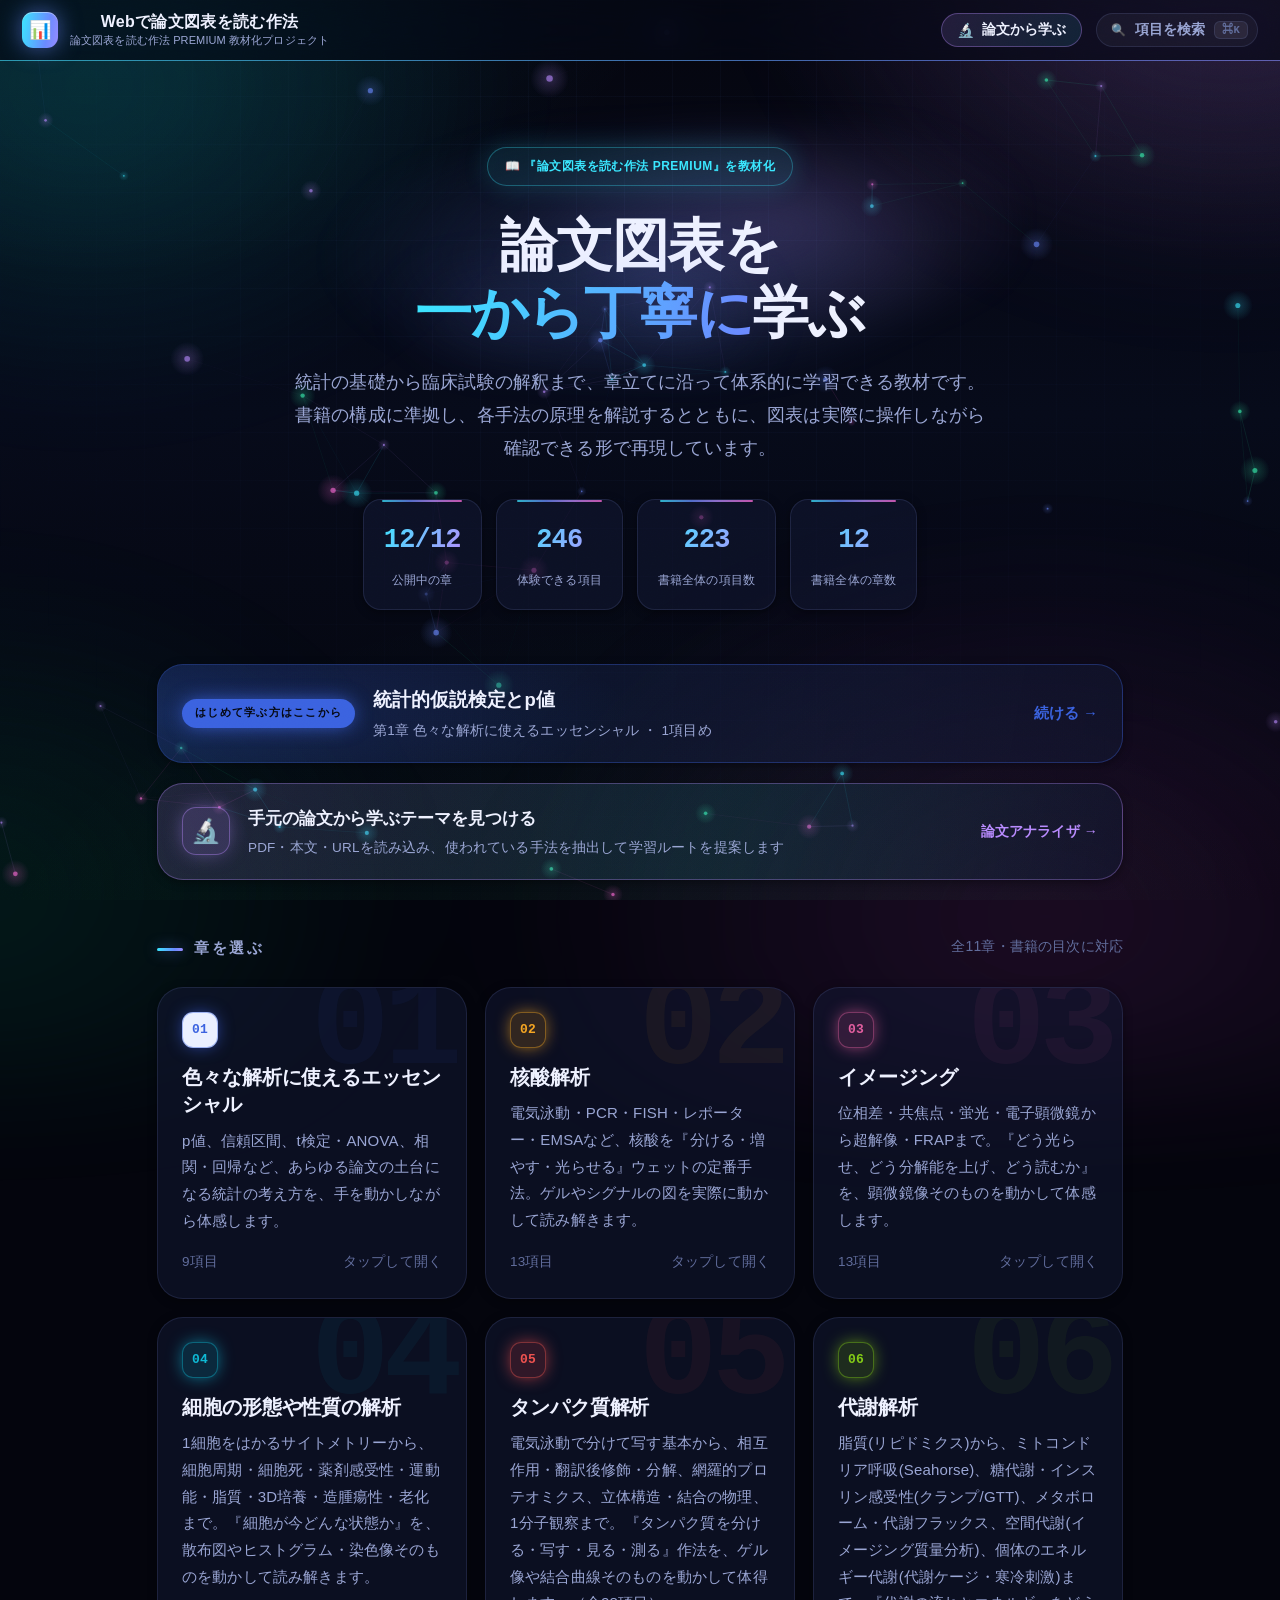
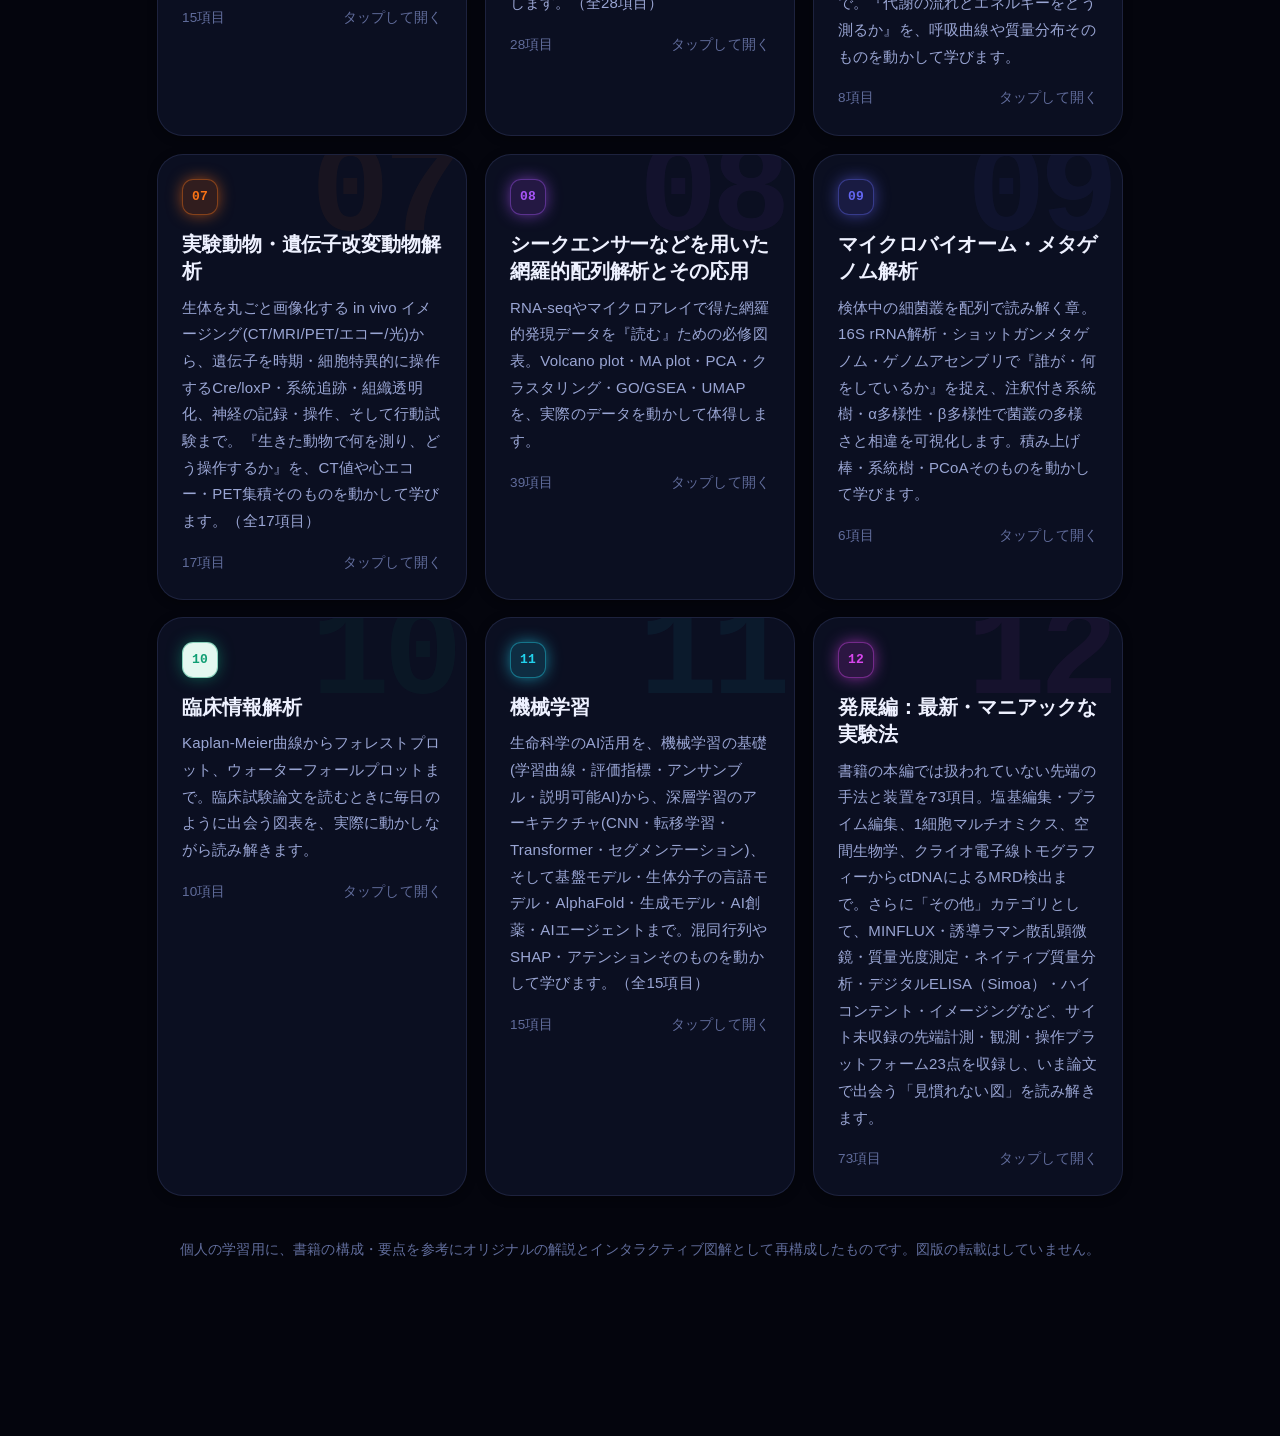
==== commit 520a60e9: "検索エンジンにインデックスされないよう noindex を追加 - ラボ管理アプリ本体と教材ページの双方に   <meta name="robots" content="noindex, nofoll" ====
--- a/gakushu/index.html
+++ b/gakushu/index.html
@@ -5,6 +5,7 @@
 <meta name="viewport" content="width=device-width, initial-scale=1, viewport-fit=cover" />
 <title>Webで論文図表を読む作法 | 論文図表を読む作法PREMIUMで学ぶ</title>
 <meta name="description" content="『論文図表を読む作法PREMIUM』の構成にならい、統計・臨床データ解析の図表を触って学べるインタラクティブ学習サイト" />
+<meta name="robots" content="noindex, nofollow, noarchive" />
 <meta name="theme-color" content="#060912" />
 <link rel="icon" href="data:image/svg+xml,%3Csvg xmlns='http://www.w3.org/2000/svg' viewBox='0 0 100 100'%3E%3Ctext y='.9em' font-size='90'%3E%F0%9F%93%8A%3C/text%3E%3C/svg%3E" />
 <link rel="stylesheet" href="css/style.css" />
